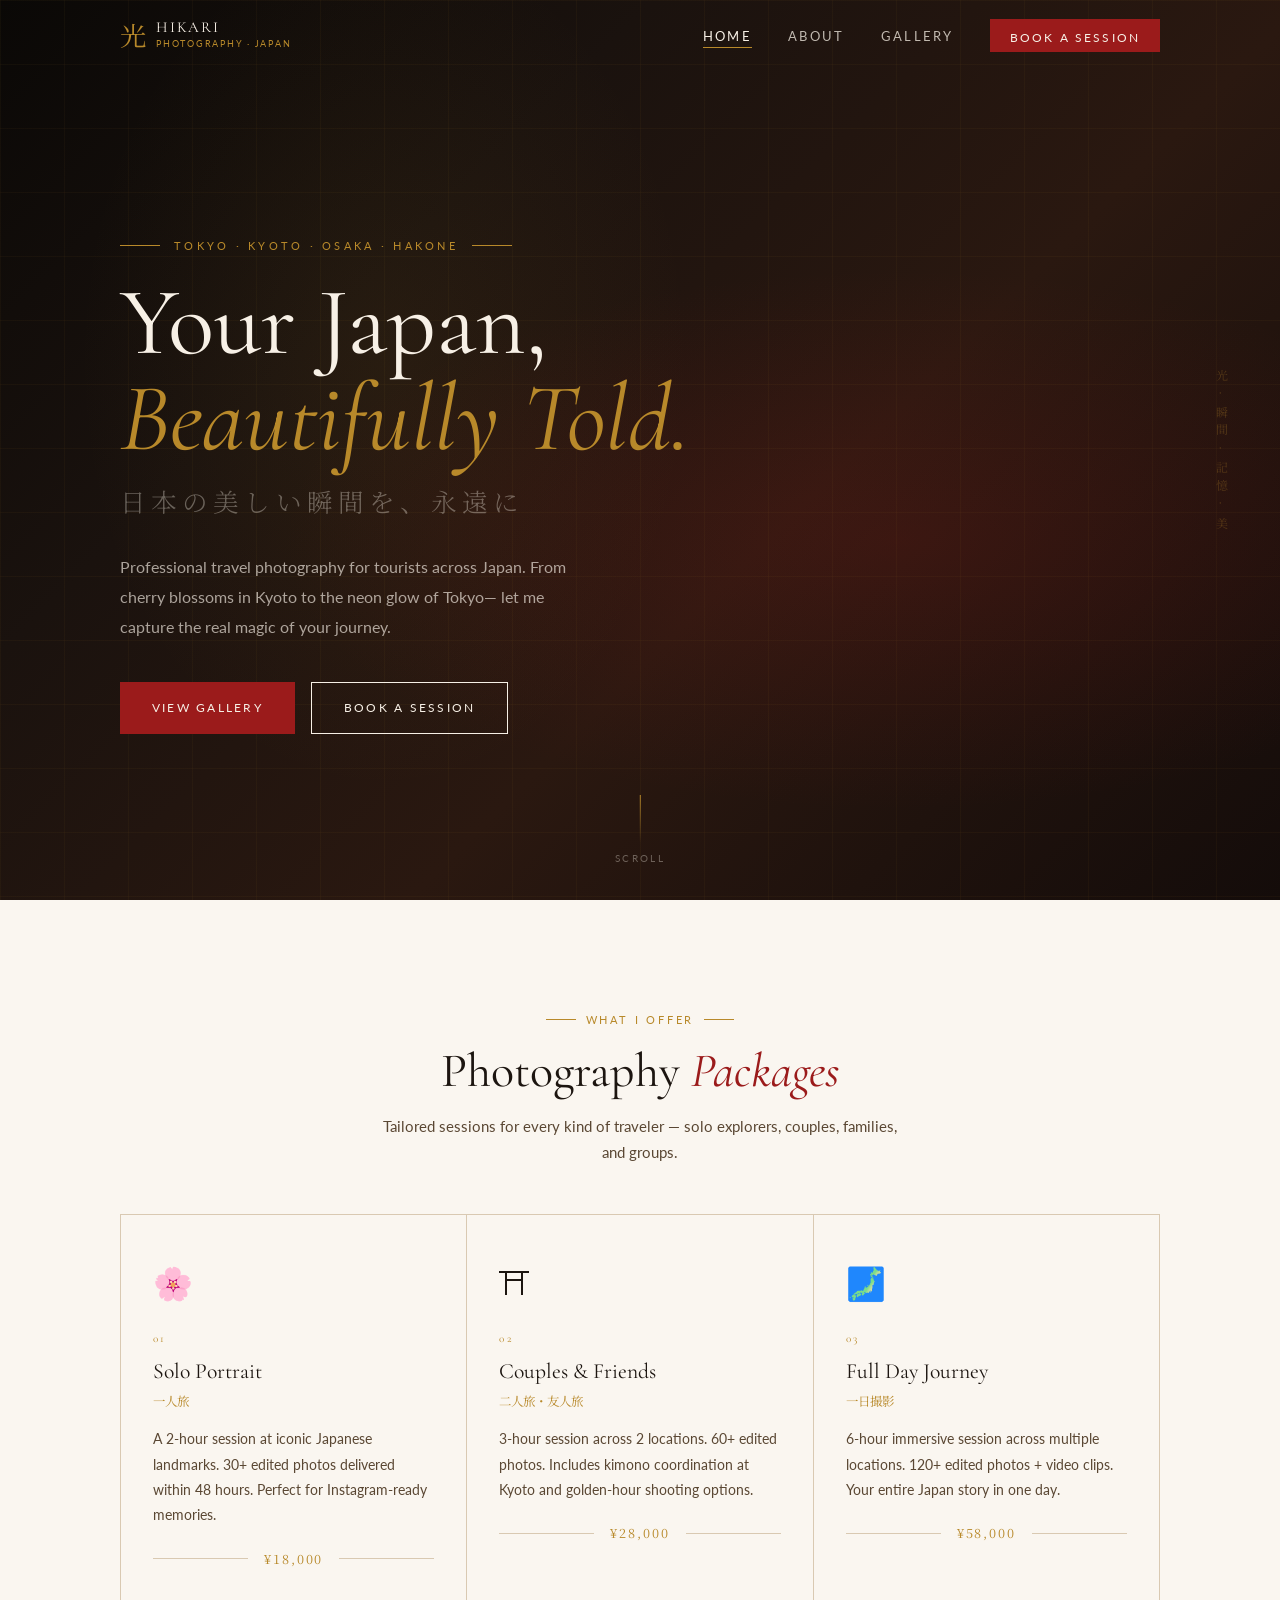
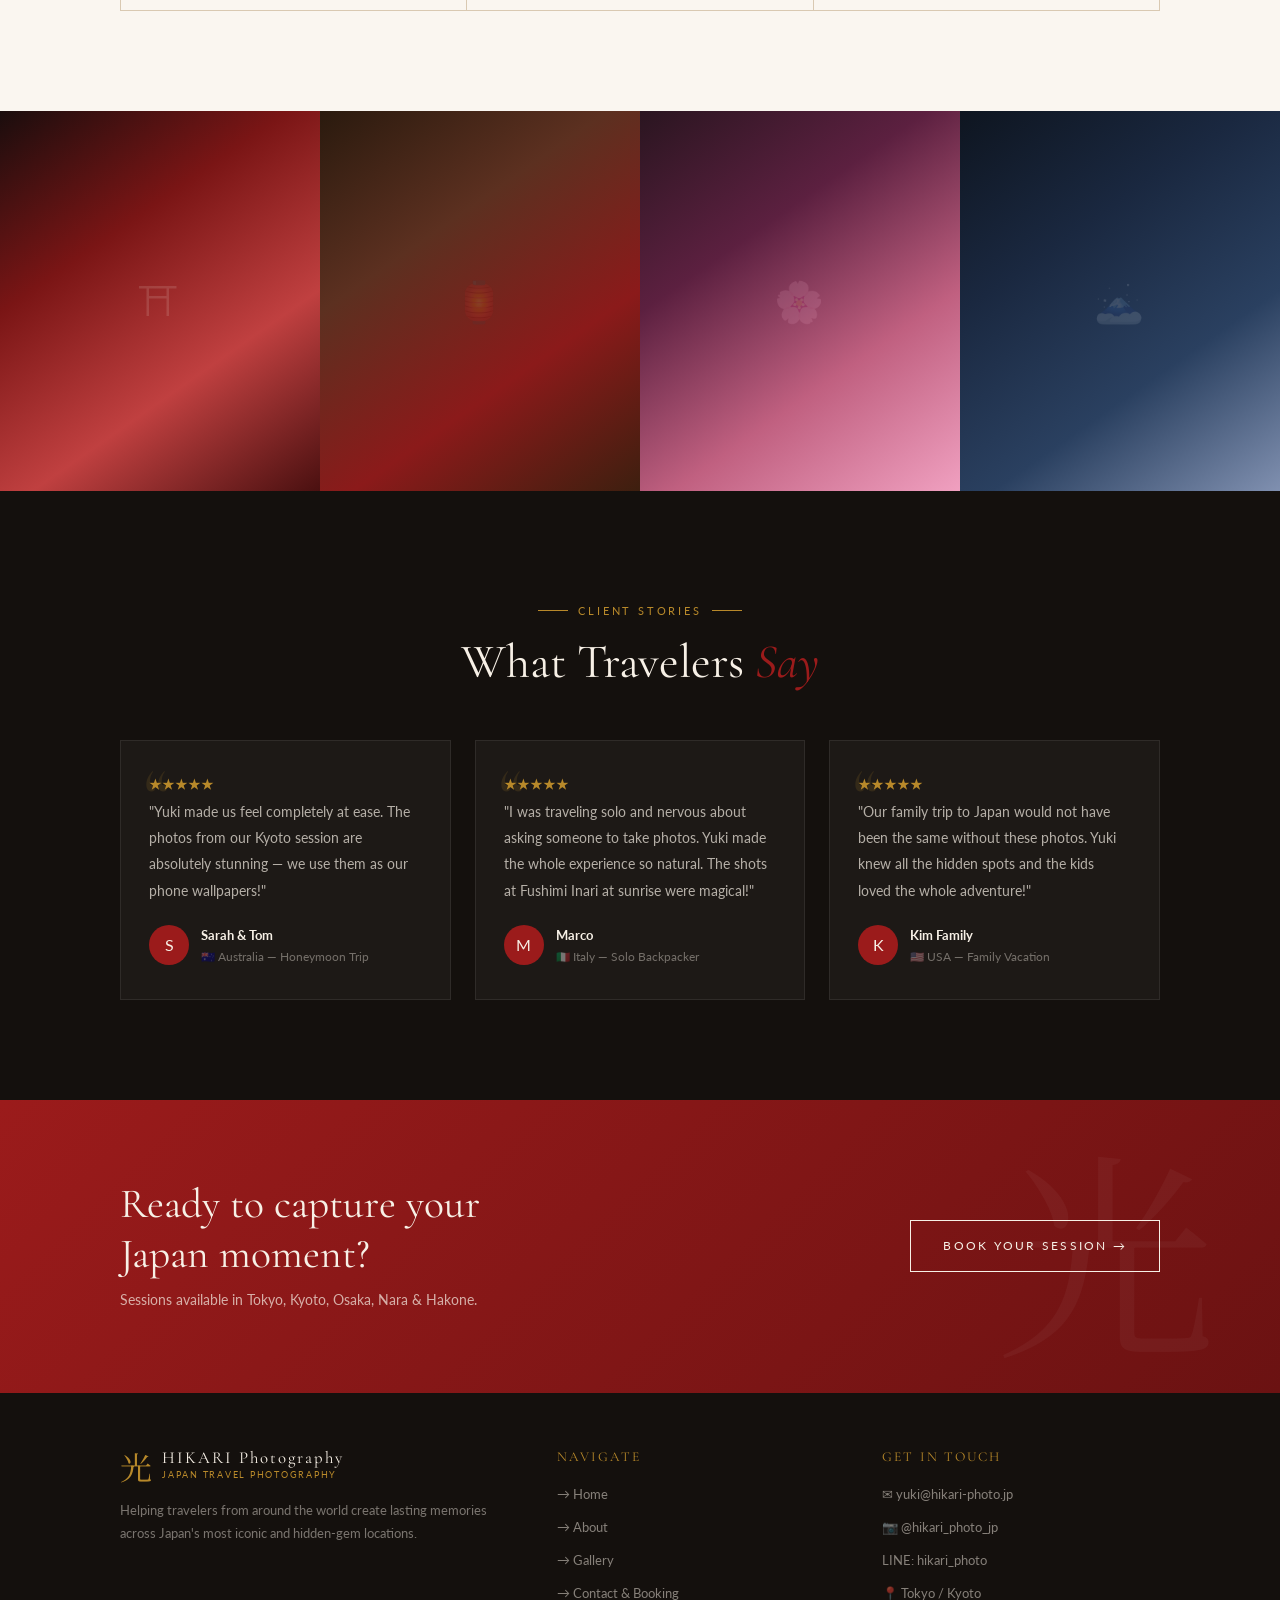
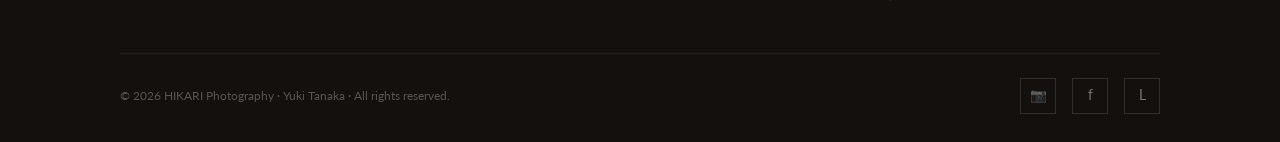
==== index.html @ 213c1b96 "Initial commit: HIKARI Photography website 4-page Japan travel photography service site built with H" ====
<!DOCTYPE html>
<html lang="en">
<head>
  <meta charset="UTF-8">
  <meta name="viewport" content="width=device-width, initial-scale=1.0">
  <title>HIKARI Photography — Authentic Japan Moments</title>
  <meta name="description" content="Professional travel photography service for tourists in Japan. Capture unforgettable moments at Tokyo, Kyoto, and beyond.">
  <link rel="stylesheet" href="style.css">
</head>
<body>

  <!-- ══ NAVBAR ══ -->
  <nav class="navbar">
    <div class="nav-inner">
      <a href="index.html" class="nav-logo">
        <span class="logo-kanji">光</span>
        <div class="logo-text">
          <span class="logo-en">HIKARI</span>
          <span class="logo-tagline">Photography · Japan</span>
        </div>
      </a>
      <ul class="nav-links">
        <li><a href="index.html">Home</a></li>
        <li><a href="about.html">About</a></li>
        <li><a href="gallery.html">Gallery</a></li>
        <li><a href="contact.html" class="nav-cta">Book a Session</a></li>
      </ul>
      <button class="nav-burger" aria-label="Open menu">
        <span></span><span></span><span></span>
      </button>
    </div>
  </nav>

  <!-- Mobile nav -->
  <nav class="nav-mobile">
    <a href="index.html">Home</a>
    <a href="about.html">About</a>
    <a href="gallery.html">Gallery</a>
    <a href="contact.html">Book a Session</a>
  </nav>

  <!-- ══ HERO ══ -->
  <section class="hero">
    <div class="hero-bg"></div>
    <div class="hero-pattern"></div>
    <div class="hero-grid"></div>
    <div class="hero-content">
      <div class="hero-eyebrow">
        <span></span>
        Tokyo · Kyoto · Osaka · Hakone
        <span></span>
      </div>
      <h1 class="hero-title">
        Your Japan,<br>
        <em>Beautifully Told.</em>
      </h1>
      <p class="hero-jp">日本の美しい瞬間を、永遠に</p>
      <p class="hero-desc">
        Professional travel photography for tourists across Japan.
        From cherry blossoms in Kyoto to the neon glow of Tokyo—
        let me capture the real magic of your journey.
      </p>
      <div class="hero-btns">
        <a href="gallery.html" class="btn btn-primary">View Gallery</a>
        <a href="contact.html" class="btn btn-outline">Book a Session</a>
      </div>
    </div>
    <p class="hero-vert">光 · 瞬間 · 記憶 · 美</p>
    <div class="hero-scroll">
      <div class="hero-scroll-line"></div>
      Scroll
    </div>
  </section>

  <!-- ══ SERVICES ══ -->
  <section class="section">
    <div class="container">
      <div class="text-center fade-up">
        <div class="section-label">What I Offer</div>
        <h2 class="section-title">Photography <span>Packages</span></h2>
        <p class="section-sub">
          Tailored sessions for every kind of traveler — solo explorers, couples,
          families, and groups.
        </p>
      </div>
      <div class="services-grid" style="margin-top:48px;">

        <div class="service-card fade-up delay-1">
          <span class="service-icon">🌸</span>
          <div class="service-num">01</div>
          <h3>Solo Portrait</h3>
          <span class="jp-sub">一人旅</span>
          <p>A 2-hour session at iconic Japanese landmarks. 30+ edited photos delivered within 48 hours. Perfect for Instagram-ready memories.</p>
          <div class="jp-divider" style="margin:20px 0 0;"><span>¥18,000</span></div>
        </div>

        <div class="service-card fade-up delay-2">
          <span class="service-icon">⛩</span>
          <div class="service-num">02</div>
          <h3>Couples &amp; Friends</h3>
          <span class="jp-sub">二人旅・友人旅</span>
          <p>3-hour session across 2 locations. 60+ edited photos. Includes kimono coordination at Kyoto and golden-hour shooting options.</p>
          <div class="jp-divider" style="margin:20px 0 0;"><span>¥28,000</span></div>
        </div>

        <div class="service-card fade-up delay-3">
          <span class="service-icon">🗾</span>
          <div class="service-num">03</div>
          <h3>Full Day Journey</h3>
          <span class="jp-sub">一日撮影</span>
          <p>6-hour immersive session across multiple locations. 120+ edited photos + video clips. Your entire Japan story in one day.</p>
          <div class="jp-divider" style="margin:20px 0 0;"><span>¥58,000</span></div>
        </div>

      </div>
    </div>
  </section>

  <!-- ══ PHOTO STRIP ══ -->
  <div class="photo-strip">
    <div class="strip-item">
      <div class="strip-photo ph-fushimi photo-wrap" style="height:100%;">
        <div class="photo-inner">
          <span class="photo-icon">⛩</span>
        </div>
      </div>
      <div class="strip-caption">
        <span>Kyoto</span>
        <p>Fushimi Inari</p>
      </div>
    </div>
    <div class="strip-item">
      <div class="strip-photo ph-asakusa photo-wrap" style="height:100%;">
        <div class="photo-inner">
          <span class="photo-icon">🏮</span>
        </div>
      </div>
      <div class="strip-caption">
        <span>Tokyo</span>
        <p>Asakusa Temple</p>
      </div>
    </div>
    <div class="strip-item">
      <div class="strip-photo ph-sakura photo-wrap" style="height:100%;">
        <div class="photo-inner">
          <span class="photo-icon">🌸</span>
        </div>
      </div>
      <div class="strip-caption">
        <span>Spring</span>
        <p>Cherry Blossom</p>
      </div>
    </div>
    <div class="strip-item">
      <div class="strip-photo ph-fuji photo-wrap" style="height:100%;">
        <div class="photo-inner">
          <span class="photo-icon">🗻</span>
        </div>
      </div>
      <div class="strip-caption">
        <span>Hakone</span>
        <p>Mt. Fuji View</p>
      </div>
    </div>
  </div>

  <!-- ══ TESTIMONIALS ══ -->
  <section class="section section-dark">
    <div class="container">
      <div class="text-center fade-up">
        <div class="section-label">Client Stories</div>
        <h2 class="section-title" style="color:var(--text-light);">What Travelers <span>Say</span></h2>
      </div>
      <div class="testimonials-grid" style="margin-top:48px;">

        <div class="testimonial-card fade-up delay-1">
          <div class="stars">★★★★★</div>
          <p class="testimonial-text">
            "Yuki made us feel completely at ease. The photos from our Kyoto session are absolutely stunning — we use them as our phone wallpapers!"
          </p>
          <div class="testimonial-author">
            <div class="author-avatar">S</div>
            <div>
              <div class="author-name">Sarah &amp; Tom</div>
              <div class="author-from">🇦🇺 Australia — Honeymoon Trip</div>
            </div>
          </div>
        </div>

        <div class="testimonial-card fade-up delay-2">
          <div class="stars">★★★★★</div>
          <p class="testimonial-text">
            "I was traveling solo and nervous about asking someone to take photos. Yuki made the whole experience so natural. The shots at Fushimi Inari at sunrise were magical!"
          </p>
          <div class="testimonial-author">
            <div class="author-avatar">M</div>
            <div>
              <div class="author-name">Marco</div>
              <div class="author-from">🇮🇹 Italy — Solo Backpacker</div>
            </div>
          </div>
        </div>

        <div class="testimonial-card fade-up delay-3">
          <div class="stars">★★★★★</div>
          <p class="testimonial-text">
            "Our family trip to Japan would not have been the same without these photos. Yuki knew all the hidden spots and the kids loved the whole adventure!"
          </p>
          <div class="testimonial-author">
            <div class="author-avatar">K</div>
            <div>
              <div class="author-name">Kim Family</div>
              <div class="author-from">🇺🇸 USA — Family Vacation</div>
            </div>
          </div>
        </div>

      </div>
    </div>
  </section>

  <!-- ══ CTA BANNER ══ -->
  <section class="cta-banner">
    <div class="container">
      <div class="cta-inner">
        <div class="cta-text fade-up">
          <h2>Ready to capture your<br>Japan moment?</h2>
          <p>Sessions available in Tokyo, Kyoto, Osaka, Nara &amp; Hakone.</p>
        </div>
        <div class="fade-up delay-2">
          <a href="contact.html" class="btn btn-outline">Book Your Session →</a>
        </div>
      </div>
    </div>
  </section>

  <!-- ══ FOOTER ══ -->
  <footer class="footer">
    <div class="container">
      <div class="footer-grid">
        <div class="footer-brand">
          <div class="nav-logo" style="margin-bottom:16px;">
            <span class="logo-kanji">光</span>
            <div class="logo-text">
              <span class="logo-en">HIKARI Photography</span>
              <span class="logo-tagline">Japan Travel Photography</span>
            </div>
          </div>
          <p>Helping travelers from around the world create lasting memories across Japan's most iconic and hidden-gem locations.</p>
        </div>
        <div class="footer-col">
          <h4>Navigate</h4>
          <ul>
            <li><a href="index.html">→ Home</a></li>
            <li><a href="about.html">→ About</a></li>
            <li><a href="gallery.html">→ Gallery</a></li>
            <li><a href="contact.html">→ Contact &amp; Booking</a></li>
          </ul>
        </div>
        <div class="footer-col">
          <h4>Get In Touch</h4>
          <ul>
            <li><a href="mailto:yuki@hikari-photo.jp">✉ yuki@hikari-photo.jp</a></li>
            <li><a href="#">📷 @hikari_photo_jp</a></li>
            <li><a href="#">LINE: hikari_photo</a></li>
            <li><a href="#">📍 Tokyo / Kyoto</a></li>
          </ul>
        </div>
      </div>
      <div class="footer-bar">
        <span>© 2026 HIKARI Photography · Yuki Tanaka · All rights reserved.</span>
        <div class="social-links">
          <a href="#" aria-label="Instagram">📷</a>
          <a href="#" aria-label="Facebook">f</a>
          <a href="#" aria-label="LINE">L</a>
        </div>
      </div>
    </div>
  </footer>

  <script src="main.js"></script>
</body>
</html>
---- style.css ----
/* ============================================
   HIKARI Photography — Main Stylesheet
   ============================================ */
@import url('https://fonts.googleapis.com/css2?family=Cormorant+Garamond:ital,wght@0,300;0,400;0,600;1,300;1,400&family=Noto+Serif+JP:wght@300;400;500&family=Lato:wght@300;400;700&display=swap');

/* ── Variables ── */
:root {
  --bg:          #faf6f0;
  --bg-section:  #f0e9de;
  --bg-dark:     #14100d;
  --bg-panel:    #1e1611;
  --accent:      #9b1b1b;
  --accent-h:    #c02020;
  --gold:        #b8892a;
  --gold-l:      #d4aa50;
  --matcha:      #3d6b4f;
  --text:        #1c1510;
  --text-mid:    #5a4733;
  --text-light:  #f7f0e6;
  --border:      #d9c9b2;
  --shadow:      rgba(28,21,16,.14);

  --ff-head: 'Cormorant Garamond','Noto Serif JP', Georgia, serif;
  --ff-jp:   'Noto Serif JP', serif;
  --ff-body: 'Lato','Noto Serif JP', sans-serif;

  --nav-h: 70px;
  --max-w: 1160px;
  --tr: .35s cubic-bezier(.4,0,.2,1);
}

/* ── Reset ── */
*, *::before, *::after { box-sizing: border-box; margin: 0; padding: 0; }
html { scroll-behavior: smooth; }
body {
  font-family: var(--ff-body);
  color: var(--text);
  background: var(--bg);
  line-height: 1.75;
  overflow-x: hidden;
}
img { max-width: 100%; height: auto; display: block; }
a   { text-decoration: none; color: inherit; }
ul  { list-style: none; }

/* ── Typography ── */
h1,h2,h3,h4 { font-family: var(--ff-head); font-weight: 400; line-height: 1.2; }
.jp { font-family: var(--ff-jp); }

/* ── Utilities ── */
.container {
  max-width: var(--max-w);
  margin-inline: auto;
  padding-inline: clamp(20px, 5vw, 60px);
}
.section { padding: clamp(64px, 10vw, 100px) 0; }
.section-dark { background: var(--bg-dark); color: var(--text-light); }
.section-mid  { background: var(--bg-section); }
.text-center  { text-align: center; }

/* ── Section Header ── */
.section-label {
  display: inline-flex;
  align-items: center;
  gap: 10px;
  font-size: .7rem;
  letter-spacing: .25em;
  text-transform: uppercase;
  color: var(--gold);
  margin-bottom: 14px;
}
.section-label::before,
.section-label::after {
  content: '';
  display: block;
  width: 30px;
  height: 1px;
  background: var(--gold);
}
.section-title {
  font-size: clamp(1.9rem, 4vw, 3rem);
  color: inherit;
  margin-bottom: 10px;
}
.section-title span { color: var(--accent); font-style: italic; }
.section-sub {
  font-size: .95rem;
  color: var(--text-mid);
  max-width: 520px;
  margin-inline: auto;
  margin-top: 12px;
}
.section-dark .section-sub { color: rgba(247,240,230,.6); }

/* ── Japanese Divider ── */
.jp-divider {
  display: flex;
  align-items: center;
  gap: 16px;
  margin: 28px 0;
}
.jp-divider::before,
.jp-divider::after {
  content: '';
  flex: 1;
  height: 1px;
  background: var(--border);
}
.jp-divider span {
  font-family: var(--ff-jp);
  font-size: .8rem;
  color: var(--gold);
  letter-spacing: .15em;
}

/* ── Navbar ── */
.navbar {
  position: fixed;
  top: 0; left: 0; right: 0;
  z-index: 1000;
  height: var(--nav-h);
  transition: background var(--tr), box-shadow var(--tr);
}
.navbar.scrolled {
  background: rgba(20,16,13,.95);
  backdrop-filter: blur(12px);
  box-shadow: 0 2px 24px rgba(0,0,0,.35);
}
.nav-inner {
  height: 100%;
  max-width: var(--max-w);
  margin-inline: auto;
  padding-inline: clamp(20px,5vw,60px);
  display: flex;
  align-items: center;
  justify-content: space-between;
}
.nav-logo {
  display: flex;
  align-items: center;
  gap: 10px;
  color: var(--text-light);
}
.logo-kanji {
  font-family: var(--ff-jp);
  font-size: 1.65rem;
  color: var(--gold);
  line-height: 1;
}
.logo-text {
  display: flex;
  flex-direction: column;
  gap: 0;
}
.logo-en {
  font-family: var(--ff-head);
  font-size: .95rem;
  letter-spacing: .12em;
  line-height: 1.1;
  color: var(--text-light);
}
.logo-tagline {
  font-size: .55rem;
  letter-spacing: .2em;
  text-transform: uppercase;
  color: var(--gold);
}
.nav-links {
  display: flex;
  align-items: center;
  gap: 36px;
}
.nav-links a {
  font-size: .8rem;
  letter-spacing: .18em;
  text-transform: uppercase;
  color: rgba(247,240,230,.75);
  transition: color var(--tr);
  position: relative;
  padding-bottom: 4px;
}
.nav-links a::after {
  content: '';
  position: absolute;
  bottom: 0; left: 0;
  width: 0; height: 1px;
  background: var(--gold);
  transition: width var(--tr);
}
.nav-links a:hover, .nav-links a.active { color: var(--text-light); }
.nav-links a:hover::after, .nav-links a.active::after { width: 100%; }
.nav-cta {
  display: flex;
  align-items: center;
  gap: 6px;
  background: var(--accent);
  color: var(--text-light) !important;
  padding: 8px 20px;
  font-size: .75rem !important;
  letter-spacing: .15em;
  transition: background var(--tr) !important;
}
.nav-cta::after { display: none !important; }
.nav-cta:hover { background: var(--accent-h) !important; }

.nav-burger {
  display: none;
  flex-direction: column;
  gap: 5px;
  background: none;
  border: none;
  cursor: pointer;
  padding: 4px;
}
.nav-burger span {
  display: block;
  width: 24px;
  height: 1.5px;
  background: var(--text-light);
  transition: transform var(--tr), opacity var(--tr);
}
.nav-burger.open span:nth-child(1) { transform: translateY(6.5px) rotate(45deg); }
.nav-burger.open span:nth-child(2) { opacity: 0; }
.nav-burger.open span:nth-child(3) { transform: translateY(-6.5px) rotate(-45deg); }

/* Mobile nav */
.nav-mobile {
  display: none;
  position: fixed;
  top: var(--nav-h); left: 0; right: 0;
  background: rgba(20,16,13,.97);
  backdrop-filter: blur(16px);
  z-index: 999;
  flex-direction: column;
  padding: 20px 0 30px;
}
.nav-mobile.open { display: flex; }
.nav-mobile a {
  color: rgba(247,240,230,.8);
  font-size: .85rem;
  letter-spacing: .2em;
  text-transform: uppercase;
  padding: 14px clamp(20px,5vw,60px);
  border-bottom: 1px solid rgba(255,255,255,.06);
  transition: color var(--tr), padding-left var(--tr);
}
.nav-mobile a:hover, .nav-mobile a.active {
  color: var(--gold);
  padding-left: calc(clamp(20px,5vw,60px) + 12px);
}

/* ── Buttons ── */
.btn {
  display: inline-flex;
  align-items: center;
  gap: 8px;
  font-family: var(--ff-body);
  font-size: .78rem;
  letter-spacing: .18em;
  text-transform: uppercase;
  padding: 14px 32px;
  cursor: pointer;
  transition: all var(--tr);
  border: none;
}
.btn-primary {
  background: var(--accent);
  color: var(--text-light);
}
.btn-primary:hover { background: var(--accent-h); transform: translateY(-2px); }
.btn-outline {
  background: transparent;
  border: 1px solid var(--text-light);
  color: var(--text-light);
}
.btn-outline:hover { background: var(--text-light); color: var(--bg-dark); }
.btn-gold {
  background: var(--gold);
  color: var(--bg-dark);
}
.btn-gold:hover { background: var(--gold-l); transform: translateY(-2px); }
.btn-dark {
  background: var(--bg-dark);
  color: var(--text-light);
}
.btn-dark:hover { background: var(--bg-panel); }

/* ── Page Hero (sub-pages) ── */
.page-hero {
  position: relative;
  height: clamp(260px, 40vw, 420px);
  display: flex;
  align-items: flex-end;
  overflow: hidden;
  background: var(--bg-dark);
}
.page-hero-bg {
  position: absolute;
  inset: 0;
  background-size: cover;
  background-position: center;
  opacity: .45;
  filter: grayscale(.2);
  transition: transform 8s ease;
}
.page-hero:hover .page-hero-bg { transform: scale(1.04); }
.page-hero-content {
  position: relative;
  z-index: 1;
  padding: 0 clamp(20px,5vw,60px) clamp(36px,6vw,64px);
  max-width: calc(var(--max-w) + clamp(40px,10vw,120px));
  width: 100%;
}
.page-hero-label {
  font-size: .65rem;
  letter-spacing: .3em;
  text-transform: uppercase;
  color: var(--gold);
  margin-bottom: 8px;
}
.page-hero-title {
  font-size: clamp(2.2rem, 5.5vw, 4rem);
  color: var(--text-light);
  line-height: 1;
}
.page-hero-title small {
  display: block;
  font-size: .42em;
  letter-spacing: .12em;
  color: rgba(247,240,230,.5);
  font-style: normal;
  font-weight: 300;
  margin-top: 6px;
}
/* vertical accent line */
.page-hero::before {
  content: '';
  position: absolute;
  left: clamp(14px,3.5vw,42px);
  bottom: clamp(36px,6vw,64px);
  width: 2px;
  height: 56px;
  background: var(--accent);
  z-index: 2;
}

/* ── Photo Placeholder ── */
.photo-wrap {
  position: relative;
  overflow: hidden;
  background: var(--bg-dark);
}
.photo-inner {
  width: 100%;
  height: 100%;
  display: flex;
  align-items: center;
  justify-content: center;
  flex-direction: column;
  gap: 10px;
  color: rgba(247,240,230,.35);
  font-size: .7rem;
  letter-spacing: .15em;
  text-transform: uppercase;
}
.photo-inner .photo-icon { font-size: 2.5rem; opacity: .4; }

/* ── Footer ── */
.footer {
  background: var(--bg-dark);
  color: rgba(247,240,230,.55);
  padding: 56px 0 28px;
}
.footer-grid {
  display: grid;
  grid-template-columns: 1.4fr 1fr 1fr;
  gap: 48px;
  margin-bottom: 48px;
}
.footer-brand .logo-kanji { font-size: 2rem; }
.footer-brand .logo-en { color: var(--text-light); font-size: 1.05rem; }
.footer-brand p {
  margin-top: 14px;
  font-size: .82rem;
  line-height: 1.8;
  color: rgba(247,240,230,.45);
}
.footer-col h4 {
  font-family: var(--ff-head);
  font-size: .85rem;
  letter-spacing: .15em;
  text-transform: uppercase;
  color: var(--gold);
  margin-bottom: 18px;
}
.footer-col ul { display: flex; flex-direction: column; gap: 10px; }
.footer-col a {
  font-size: .82rem;
  color: rgba(247,240,230,.5);
  transition: color var(--tr);
  display: flex;
  align-items: center;
  gap: 8px;
}
.footer-col a:hover { color: var(--gold); }
.footer-bar {
  border-top: 1px solid rgba(255,255,255,.08);
  padding-top: 24px;
  display: flex;
  align-items: center;
  justify-content: space-between;
  flex-wrap: wrap;
  gap: 12px;
  font-size: .72rem;
  color: rgba(247,240,230,.3);
}
.social-links { display: flex; gap: 16px; }
.social-links a {
  width: 36px; height: 36px;
  border: 1px solid rgba(255,255,255,.12);
  display: flex; align-items: center; justify-content: center;
  font-size: .85rem;
  color: rgba(247,240,230,.45);
  transition: all var(--tr);
}
.social-links a:hover { border-color: var(--gold); color: var(--gold); }

/* ── Fade-in Animation ── */
.fade-up {
  opacity: 0;
  transform: translateY(32px);
  transition: opacity .65s var(--tr), transform .65s var(--tr);
}
.fade-up.visible { opacity: 1; transform: translateY(0); }
.fade-up.delay-1 { transition-delay: .1s; }
.fade-up.delay-2 { transition-delay: .2s; }
.fade-up.delay-3 { transition-delay: .3s; }
.fade-up.delay-4 { transition-delay: .4s; }

/* ── Sakura decoration ── */
.sakura-corner {
  position: absolute;
  pointer-events: none;
  opacity: .06;
  font-size: 120px;
  line-height: 1;
  z-index: 0;
  user-select: none;
}

/* ════════════════════════════════════
   HOME PAGE
   ════════════════════════════════════ */

/* Hero */
.hero {
  position: relative;
  height: 100vh;
  min-height: 620px;
  display: flex;
  align-items: center;
  overflow: hidden;
  background: var(--bg-dark);
}
.hero-bg {
  position: absolute;
  inset: 0;
  background: linear-gradient(
    135deg,
    #0a0806 0%,
    #1a120e 30%,
    #2a1810 60%,
    #140c0a 100%
  );
}
/* Stylized torii silhouette using pseudo-elements */
.hero-pattern {
  position: absolute;
  inset: 0;
  background-image:
    radial-gradient(ellipse 80% 50% at 70% 60%, rgba(155,27,27,.18) 0%, transparent 60%),
    radial-gradient(ellipse 40% 80% at 30% 40%, rgba(184,137,42,.08) 0%, transparent 60%);
}
.hero-grid {
  position: absolute;
  inset: 0;
  background-image:
    linear-gradient(rgba(184,137,42,.05) 1px, transparent 1px),
    linear-gradient(90deg, rgba(184,137,42,.05) 1px, transparent 1px);
  background-size: 64px 64px;
}
.hero-content {
  position: relative;
  z-index: 2;
  max-width: var(--max-w);
  margin-inline: auto;
  padding-inline: clamp(20px,5vw,60px);
  padding-top: var(--nav-h);
  width: 100%;
}
.hero-eyebrow {
  display: flex;
  align-items: center;
  gap: 14px;
  font-size: .68rem;
  letter-spacing: .3em;
  text-transform: uppercase;
  color: var(--gold);
  margin-bottom: 20px;
}
.hero-eyebrow span { width: 40px; height: 1px; background: var(--gold); }
.hero-title {
  font-size: clamp(3rem, 7.5vw, 6.5rem);
  color: var(--text-light);
  line-height: 1.0;
  margin-bottom: 12px;
}
.hero-title em {
  font-style: italic;
  color: var(--gold);
  display: block;
}
.hero-jp {
  font-family: var(--ff-jp);
  font-size: clamp(1.1rem, 2.5vw, 1.6rem);
  color: rgba(247,240,230,.35);
  letter-spacing: .2em;
  margin-bottom: 28px;
  font-weight: 300;
}
.hero-desc {
  max-width: 480px;
  font-size: clamp(.9rem, 1.6vw, 1.02rem);
  color: rgba(247,240,230,.65);
  line-height: 1.85;
  margin-bottom: 40px;
}
.hero-btns { display: flex; gap: 16px; flex-wrap: wrap; }
.hero-scroll {
  position: absolute;
  bottom: 32px;
  left: 50%;
  transform: translateX(-50%);
  z-index: 2;
  display: flex;
  flex-direction: column;
  align-items: center;
  gap: 8px;
  color: rgba(247,240,230,.35);
  font-size: .6rem;
  letter-spacing: .25em;
  text-transform: uppercase;
}
.hero-scroll-line {
  width: 1px;
  height: 48px;
  background: linear-gradient(to bottom, var(--gold), transparent);
  animation: scrollPulse 2s ease-in-out infinite;
}
@keyframes scrollPulse {
  0%,100% { opacity: .3; }
  50%      { opacity: 1; }
}

/* Vertical text decoration */
.hero-vert {
  position: absolute;
  right: clamp(16px,4vw,48px);
  top: 50%;
  transform: translateY(-50%);
  writing-mode: vertical-rl;
  font-family: var(--ff-jp);
  font-size: .75rem;
  letter-spacing: .35em;
  color: rgba(184,137,42,.3);
  z-index: 2;
  user-select: none;
}

/* Services */
.services-grid {
  display: grid;
  grid-template-columns: repeat(3, 1fr);
  gap: 1px;
  background: var(--border);
  border: 1px solid var(--border);
  margin-top: 48px;
}
.service-card {
  background: var(--bg);
  padding: 40px 32px;
  transition: background var(--tr);
  position: relative;
  overflow: hidden;
}
.service-card::before {
  content: '';
  position: absolute;
  top: 0; left: 0;
  width: 3px;
  height: 0;
  background: var(--accent);
  transition: height var(--tr);
}
.service-card:hover::before { height: 100%; }
.service-card:hover { background: var(--bg-section); }
.service-icon {
  font-size: 2rem;
  margin-bottom: 18px;
  display: block;
}
.service-num {
  font-family: var(--ff-head);
  font-size: .7rem;
  letter-spacing: .2em;
  color: var(--gold);
  margin-bottom: 10px;
}
.service-card h3 {
  font-size: 1.35rem;
  margin-bottom: 6px;
}
.service-card .jp-sub {
  font-family: var(--ff-jp);
  font-size: .78rem;
  color: var(--gold);
  margin-bottom: 14px;
  display: block;
}
.service-card p { font-size: .88rem; color: var(--text-mid); line-height: 1.8; }

/* Featured photos strip */
.photo-strip {
  display: grid;
  grid-template-columns: repeat(4, 1fr);
  height: 380px;
  overflow: hidden;
}
.strip-item {
  position: relative;
  overflow: hidden;
  cursor: pointer;
}
.strip-photo {
  width: 100%;
  height: 100%;
  transition: transform .6s ease;
}
.strip-item:hover .strip-photo { transform: scale(1.06); }
.strip-caption {
  position: absolute;
  inset: 0;
  background: linear-gradient(to top, rgba(14,10,8,.8) 0%, transparent 55%);
  display: flex;
  flex-direction: column;
  justify-content: flex-end;
  padding: 20px;
  opacity: 0;
  transition: opacity var(--tr);
}
.strip-item:hover .strip-caption { opacity: 1; }
.strip-caption span {
  font-size: .7rem;
  letter-spacing: .15em;
  text-transform: uppercase;
  color: var(--gold);
}
.strip-caption p { font-size: .82rem; color: var(--text-light); margin-top: 2px; }

/* Gradient photo placeholders */
.ph-asakusa   { background: linear-gradient(145deg,#2a1a0e,#5c3020,#8b1a1a,#3d1f0f); }
.ph-fushimi   { background: linear-gradient(145deg,#1a0d0d,#7a1515,#c04040,#4a1010); }
.ph-bamboo    { background: linear-gradient(145deg,#0e1a0e,#1e4020,#3d6b2a,#1a3015); }
.ph-fuji      { background: linear-gradient(145deg,#0e1520,#1a2840,#2a4060,#8090b0); }
.ph-sakura    { background: linear-gradient(145deg,#2a1520,#5c2040,#c06080,#f0a0c0); }
.ph-street    { background: linear-gradient(145deg,#1a150e,#3d2a18,#6b4520,#2a1a10); }
.ph-tokyo     { background: linear-gradient(145deg,#0a0e1a,#1a2030,#1a3060,#3060c0); }
.ph-kimono    { background: linear-gradient(145deg,#1a0e15,#3d1830,#6b2040,#2a0e18); }
.ph-couple    { background: linear-gradient(145deg,#1a1208,#3d2a10,#6b4818,#8b6030); }
.ph-autumn    { background: linear-gradient(145deg,#1a0e08,#5c2808,#b05018,#d08030); }
.ph-night     { background: linear-gradient(145deg,#080814,#101430,#181c50,#2040a0); }
.ph-portrait  { background: linear-gradient(145deg,#1a1410,#3d2c1e,#5c3c24,#7a5030); }

/* Testimonials */
.testimonials-grid {
  display: grid;
  grid-template-columns: repeat(3,1fr);
  gap: 24px;
  margin-top: 48px;
}
.testimonial-card {
  background: rgba(255,255,255,.04);
  border: 1px solid rgba(255,255,255,.08);
  padding: 32px 28px;
  position: relative;
}
.testimonial-card::before {
  content: '\201C';
  position: absolute;
  top: 16px; left: 22px;
  font-family: var(--ff-head);
  font-size: 5rem;
  color: var(--gold);
  opacity: .15;
  line-height: 1;
}
.testimonial-text {
  font-size: .88rem;
  line-height: 1.85;
  color: rgba(247,240,230,.7);
  margin-bottom: 20px;
  position: relative;
}
.testimonial-author {
  display: flex;
  align-items: center;
  gap: 12px;
}
.author-avatar {
  width: 40px;
  height: 40px;
  border-radius: 50%;
  background: var(--accent);
  display: flex;
  align-items: center;
  justify-content: center;
  font-size: 1rem;
  color: var(--text-light);
  flex-shrink: 0;
}
.author-name { font-size: .82rem; color: var(--text-light); font-weight: 700; }
.author-from { font-size: .72rem; color: rgba(247,240,230,.4); }
.stars { color: var(--gold); font-size: .8rem; margin-bottom: 4px; }

/* CTA Banner */
.cta-banner {
  background: linear-gradient(135deg, var(--accent) 0%, #6b1212 100%);
  padding: clamp(48px,8vw,80px) 0;
  position: relative;
  overflow: hidden;
}
.cta-banner::before {
  content: '光';
  position: absolute;
  right: 5%;
  top: 50%;
  transform: translateY(-50%);
  font-family: var(--ff-jp);
  font-size: clamp(140px,20vw,220px);
  color: rgba(255,255,255,.04);
  line-height: 1;
  user-select: none;
}
.cta-inner {
  position: relative;
  z-index: 1;
  display: flex;
  align-items: center;
  justify-content: space-between;
  gap: 32px;
  flex-wrap: wrap;
}
.cta-text h2 {
  font-size: clamp(1.6rem,3.5vw,2.6rem);
  color: var(--text-light);
  margin-bottom: 8px;
}
.cta-text p {
  color: rgba(247,240,230,.7);
  font-size: .9rem;
}

/* ════════════════════════════════════
   ABOUT PAGE
   ════════════════════════════════════ */
.about-intro {
  display: grid;
  grid-template-columns: 1fr 1fr;
  gap: clamp(32px,5vw,72px);
  align-items: center;
}
.about-photo {
  position: relative;
}
.about-photo-frame {
  width: 100%;
  padding-bottom: 125%;
  position: relative;
  overflow: hidden;
  background: var(--bg-dark);
}
.about-photo-frame::after {
  content: '';
  position: absolute;
  bottom: -14px; right: -14px;
  width: 70%;
  height: 70%;
  border: 2px solid var(--gold);
  z-index: -1;
}
.about-badge {
  position: absolute;
  bottom: -18px; left: -18px;
  background: var(--accent);
  color: var(--text-light);
  padding: 18px 22px;
  z-index: 2;
}
.badge-num {
  font-family: var(--ff-head);
  font-size: 2.4rem;
  line-height: 1;
  display: block;
}
.badge-txt { font-size: .65rem; letter-spacing: .15em; text-transform: uppercase; opacity: .8; }
.about-text h2 {
  font-size: clamp(1.8rem,3.5vw,2.8rem);
  margin-bottom: 6px;
}
.about-text .name-jp {
  font-family: var(--ff-jp);
  font-size: 1rem;
  color: var(--gold);
  margin-bottom: 20px;
  display: block;
}
.about-text p {
  font-size: .92rem;
  color: var(--text-mid);
  line-height: 1.9;
  margin-bottom: 16px;
}

/* Values */
.values-grid {
  display: grid;
  grid-template-columns: repeat(3,1fr);
  gap: 28px;
  margin-top: 48px;
}
.value-card {
  text-align: center;
  padding: 36px 24px;
  background: var(--bg);
  border: 1px solid var(--border);
  transition: border-color var(--tr), transform var(--tr);
}
.value-card:hover { border-color: var(--gold); transform: translateY(-4px); }
.value-kanji {
  font-family: var(--ff-jp);
  font-size: 2.8rem;
  color: var(--gold);
  display: block;
  margin-bottom: 12px;
}
.value-card h3 { font-size: 1.1rem; margin-bottom: 8px; }
.value-card p { font-size: .82rem; color: var(--text-mid); }

/* Locations */
.locations-grid {
  display: grid;
  grid-template-columns: repeat(2,1fr);
  gap: 20px;
  margin-top: 40px;
}
.location-card {
  display: flex;
  align-items: center;
  gap: 16px;
  padding: 20px 24px;
  border: 1px solid rgba(255,255,255,.08);
  background: rgba(255,255,255,.03);
  transition: background var(--tr);
}
.location-card:hover { background: rgba(255,255,255,.06); }
.location-icon { font-size: 1.8rem; flex-shrink: 0; }
.location-name { font-size: .92rem; color: var(--text-light); font-weight: 700; }
.location-desc { font-size: .78rem; color: rgba(247,240,230,.5); margin-top: 2px; }

/* Process */
.process-list {
  display: flex;
  flex-direction: column;
  gap: 0;
  margin-top: 40px;
  counter-reset: steps;
}
.process-step {
  display: flex;
  gap: 24px;
  padding: 28px 0;
  border-bottom: 1px solid var(--border);
  position: relative;
}
.process-step:last-child { border-bottom: none; }
.step-num {
  font-family: var(--ff-head);
  font-size: 2.5rem;
  color: var(--gold);
  opacity: .3;
  min-width: 50px;
  line-height: 1;
  user-select: none;
}
.step-body h4 { font-size: 1.1rem; margin-bottom: 6px; }
.step-body p { font-size: .85rem; color: var(--text-mid); }

/* ════════════════════════════════════
   GALLERY PAGE
   ════════════════════════════════════ */
.filter-bar {
  display: flex;
  align-items: center;
  gap: 8px;
  flex-wrap: wrap;
  margin-bottom: 40px;
}
.filter-btn {
  font-family: var(--ff-body);
  font-size: .72rem;
  letter-spacing: .18em;
  text-transform: uppercase;
  padding: 8px 20px;
  border: 1px solid var(--border);
  background: transparent;
  color: var(--text-mid);
  cursor: pointer;
  transition: all var(--tr);
}
.filter-btn:hover, .filter-btn.active {
  background: var(--accent);
  border-color: var(--accent);
  color: var(--text-light);
}

.gallery-grid {
  display: grid;
  grid-template-columns: repeat(3, 1fr);
  gap: 2px;
}
.gallery-item {
  position: relative;
  overflow: hidden;
  cursor: pointer;
  aspect-ratio: 4/3;
}
.gallery-item.tall { aspect-ratio: 3/4; }
.gallery-item.wide { grid-column: span 2; aspect-ratio: 16/9; }
.gallery-photo {
  width: 100%;
  height: 100%;
  transition: transform .55s ease;
}
.gallery-item:hover .gallery-photo { transform: scale(1.06); }
.gallery-overlay {
  position: absolute;
  inset: 0;
  background: linear-gradient(to top, rgba(14,10,8,.85) 0%, transparent 55%);
  opacity: 0;
  transition: opacity var(--tr);
  display: flex;
  flex-direction: column;
  justify-content: flex-end;
  padding: 24px;
}
.gallery-item:hover .gallery-overlay { opacity: 1; }
.gallery-cat {
  font-size: .65rem;
  letter-spacing: .2em;
  text-transform: uppercase;
  color: var(--gold);
  margin-bottom: 4px;
}
.gallery-ttl { font-size: .95rem; color: var(--text-light); font-family: var(--ff-head); }
.gallery-zoom {
  position: absolute;
  top: 16px; right: 16px;
  width: 36px; height: 36px;
  background: rgba(255,255,255,.15);
  backdrop-filter: blur(4px);
  display: flex;
  align-items: center;
  justify-content: center;
  color: white;
  font-size: 1.1rem;
  opacity: 0;
  transition: opacity var(--tr);
}
.gallery-item:hover .gallery-zoom { opacity: 1; }

/* Lightbox */
.lightbox {
  display: none;
  position: fixed;
  inset: 0;
  z-index: 9000;
  background: rgba(10,8,6,.95);
  backdrop-filter: blur(8px);
  align-items: center;
  justify-content: center;
}
.lightbox.open { display: flex; }
.lightbox-inner {
  position: relative;
  max-width: 900px;
  width: 90%;
  max-height: 90vh;
}
.lightbox-photo {
  width: 100%;
  max-height: 70vh;
  object-fit: contain;
  display: flex;
  align-items: center;
  justify-content: center;
}
.lightbox-caption {
  margin-top: 16px;
  text-align: center;
}
.lightbox-caption .cat { font-size: .68rem; letter-spacing: .2em; color: var(--gold); text-transform: uppercase; }
.lightbox-caption .ttl { font-family: var(--ff-head); font-size: 1.3rem; color: var(--text-light); }
.lb-close {
  position: absolute;
  top: -44px; right: 0;
  background: none;
  border: none;
  color: rgba(247,240,230,.6);
  font-size: 1.5rem;
  cursor: pointer;
  transition: color var(--tr);
  padding: 4px;
}
.lb-close:hover { color: var(--text-light); }
.lb-nav {
  position: absolute;
  top: 50%;
  transform: translateY(-50%);
  background: rgba(255,255,255,.1);
  border: none;
  color: var(--text-light);
  font-size: 1.3rem;
  width: 44px; height: 44px;
  display: flex;
  align-items: center;
  justify-content: center;
  cursor: pointer;
  transition: background var(--tr);
}
.lb-nav:hover { background: rgba(255,255,255,.2); }
.lb-prev { left: -56px; }
.lb-next { right: -56px; }

/* ════════════════════════════════════
   CONTACT PAGE
   ════════════════════════════════════ */
.contact-layout {
  display: grid;
  grid-template-columns: 1fr 1.4fr;
  gap: clamp(32px,5vw,72px);
  align-items: start;
}
.contact-info-block { position: sticky; top: calc(var(--nav-h) + 32px); }
.contact-info-block h2 {
  font-size: clamp(1.6rem,3vw,2.4rem);
  margin-bottom: 8px;
}
.contact-info-block .jp-sub {
  font-family: var(--ff-jp);
  font-size: .85rem;
  color: var(--gold);
  margin-bottom: 20px;
  display: block;
}
.contact-info-block p {
  font-size: .9rem;
  color: var(--text-mid);
  line-height: 1.85;
  margin-bottom: 32px;
}
.contact-details { display: flex; flex-direction: column; gap: 18px; }
.contact-detail {
  display: flex;
  align-items: center;
  gap: 16px;
  padding: 16px 20px;
  border: 1px solid var(--border);
  background: var(--bg-section);
  transition: border-color var(--tr);
}
.contact-detail:hover { border-color: var(--gold); }
.detail-icon {
  width: 40px; height: 40px;
  background: var(--accent);
  display: flex;
  align-items: center;
  justify-content: center;
  font-size: 1.05rem;
  flex-shrink: 0;
}
.detail-label { font-size: .68rem; letter-spacing: .12em; text-transform: uppercase; color: var(--text-mid); }
.detail-value { font-size: .88rem; color: var(--text); font-weight: 700; }

/* Form */
.contact-form {
  background: var(--bg-section);
  border: 1px solid var(--border);
  padding: clamp(28px,5vw,48px);
}
.form-row {
  display: grid;
  grid-template-columns: 1fr 1fr;
  gap: 16px;
}
.form-group {
  display: flex;
  flex-direction: column;
  gap: 6px;
  margin-bottom: 20px;
}
.form-group label {
  font-size: .72rem;
  letter-spacing: .14em;
  text-transform: uppercase;
  color: var(--text-mid);
}
.form-group label span { color: var(--accent); margin-left: 2px; }
.form-group input,
.form-group select,
.form-group textarea {
  font-family: var(--ff-body);
  font-size: .9rem;
  color: var(--text);
  background: var(--bg);
  border: 1px solid var(--border);
  padding: 12px 16px;
  outline: none;
  transition: border-color var(--tr);
  width: 100%;
  appearance: none;
}
.form-group input:focus,
.form-group select:focus,
.form-group textarea:focus {
  border-color: var(--gold);
}
.form-group textarea { resize: vertical; min-height: 120px; }
.form-check {
  display: flex;
  align-items: flex-start;
  gap: 10px;
  font-size: .82rem;
  color: var(--text-mid);
  margin-bottom: 24px;
}
.form-check input[type="checkbox"] { margin-top: 3px; accent-color: var(--accent); }
.form-note {
  font-size: .75rem;
  color: var(--text-mid);
  margin-top: 12px;
  text-align: center;
}
.form-success {
  display: none;
  text-align: center;
  padding: 40px 20px;
}
.form-success.show { display: block; }
.success-icon { font-size: 3rem; margin-bottom: 16px; }
.success-title {
  font-family: var(--ff-head);
  font-size: 1.8rem;
  margin-bottom: 8px;
}
.success-jp {
  font-family: var(--ff-jp);
  color: var(--gold);
  font-size: .9rem;
  margin-bottom: 14px;
}
.success-text { font-size: .88rem; color: var(--text-mid); }

/* Field error */
.field-error {
  font-size: .72rem;
  color: var(--accent);
  margin-top: 4px;
  display: none;
}
.form-group.error input,
.form-group.error textarea,
.form-group.error select { border-color: var(--accent); }
.form-group.error .field-error { display: block; }

/* ════════════════════════════════════
   RESPONSIVE
   ════════════════════════════════════ */
@media (max-width: 900px) {
  .nav-links { display: none; }
  .nav-burger { display: flex; }

  .services-grid { grid-template-columns: 1fr; gap: 1px; }
  .photo-strip { grid-template-columns: repeat(2,1fr); height: auto; }
  .photo-strip .strip-item { height: 200px; }
  .testimonials-grid { grid-template-columns: 1fr; }

  .about-intro { grid-template-columns: 1fr; }
  .about-photo { max-width: 400px; margin-inline: auto; }
  .values-grid { grid-template-columns: 1fr; }
  .locations-grid { grid-template-columns: 1fr; }

  .gallery-grid { grid-template-columns: repeat(2,1fr); }
  .gallery-item.wide { grid-column: span 1; aspect-ratio: 4/3; }

  .contact-layout { grid-template-columns: 1fr; }
  .contact-info-block { position: static; }

  .footer-grid { grid-template-columns: 1fr 1fr; }
  .footer-brand { grid-column: span 2; }

  .lb-prev { left: -40px; }
  .lb-next { right: -40px; }

  .cta-inner { flex-direction: column; text-align: center; }
}

@media (max-width: 600px) {
  .photo-strip { grid-template-columns: 1fr; }
  .gallery-grid { grid-template-columns: 1fr; }
  .gallery-item.tall, .gallery-item.wide { aspect-ratio: 4/3; grid-column: span 1; }
  .footer-grid { grid-template-columns: 1fr; }
  .footer-brand { grid-column: span 1; }
  .form-row { grid-template-columns: 1fr; }
  .lb-prev, .lb-next { display: none; }
}
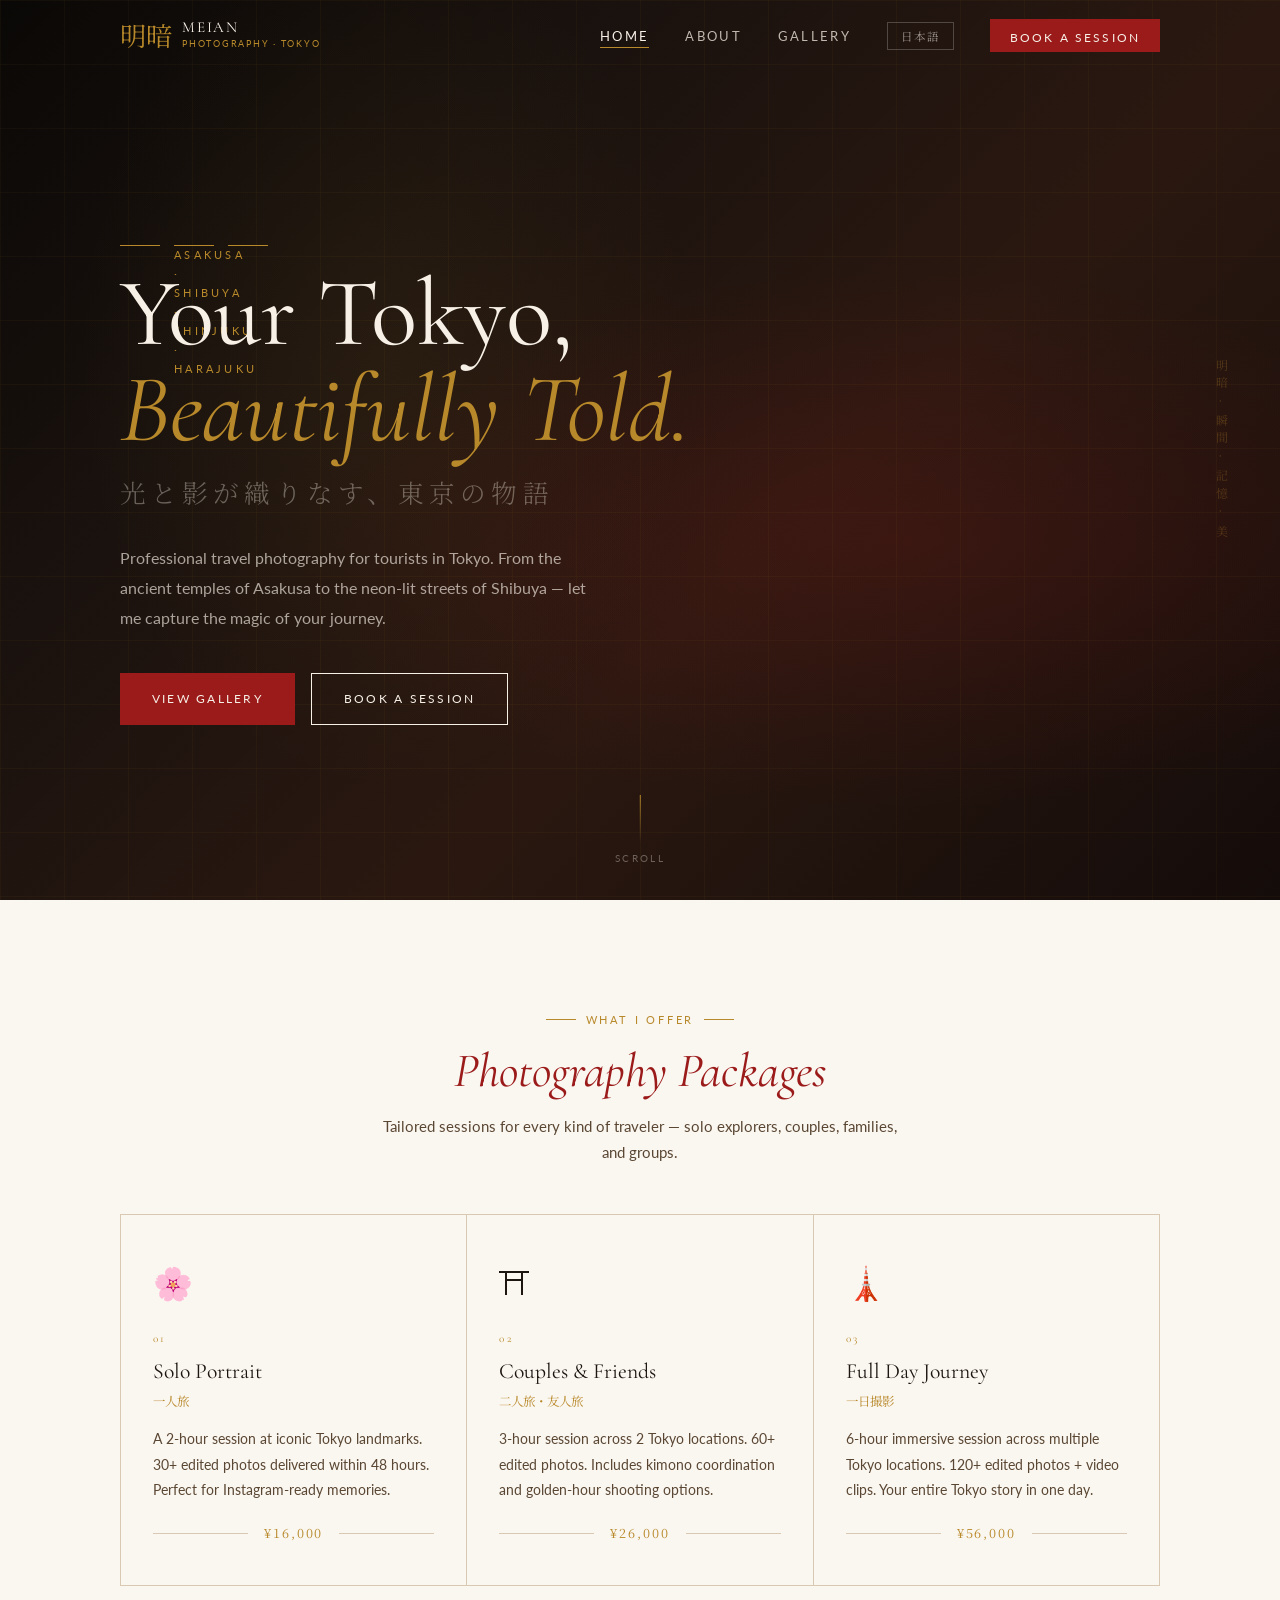
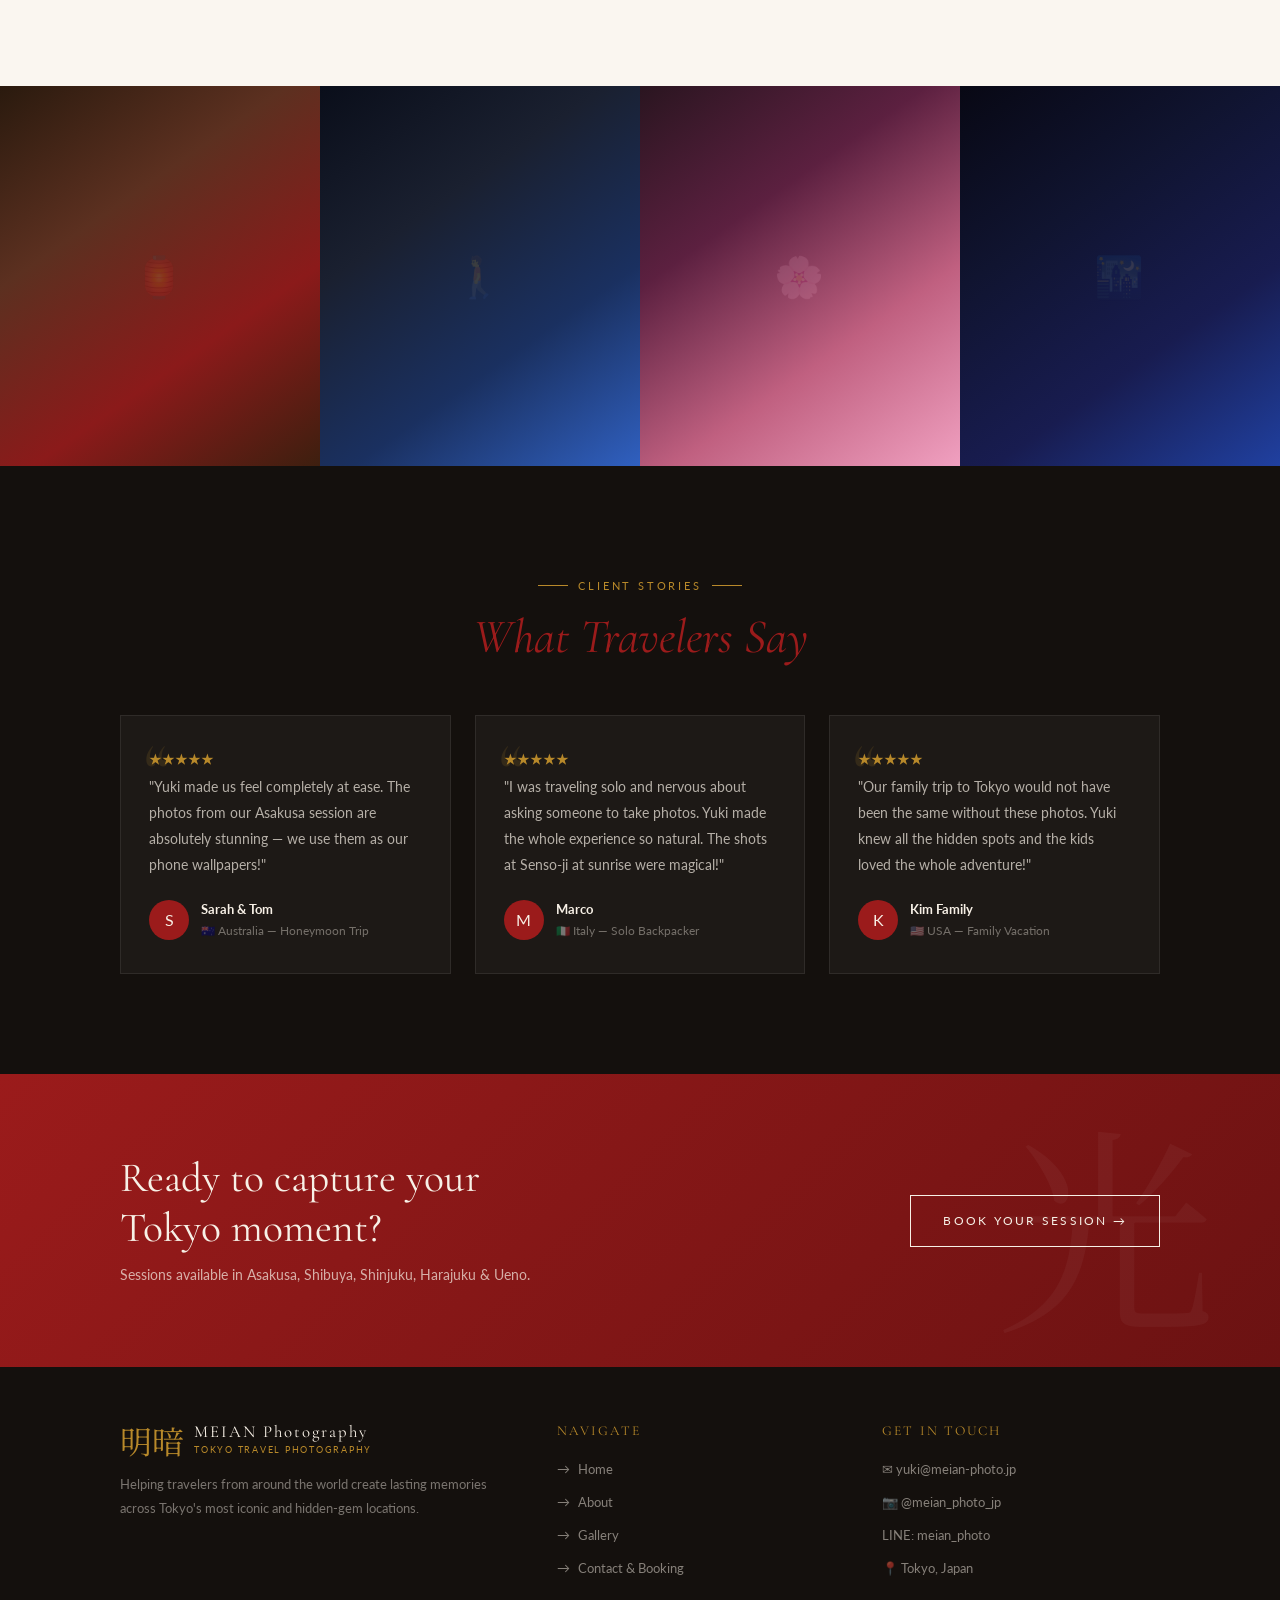
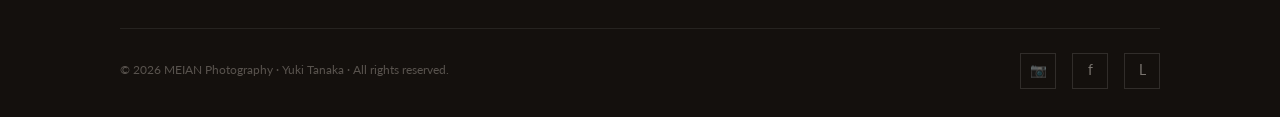
==== commit a14824b9: "Rebrand to MEIAN, Tokyo-only, bilingual EN/JA, price update - Service name: HIKARI → MEIAN (明暗, ligh" ====
--- a/index.html
+++ b/index.html
@@ -3,8 +3,8 @@
 <head>
   <meta charset="UTF-8">
   <meta name="viewport" content="width=device-width, initial-scale=1.0">
-  <title>HIKARI Photography — Authentic Japan Moments</title>
-  <meta name="description" content="Professional travel photography service for tourists in Japan. Capture unforgettable moments at Tokyo, Kyoto, and beyond.">
+  <title>MEIAN Photography — Tokyo Travel Photography</title>
+  <meta name="description" content="Professional travel photography service in Tokyo. Capture your unforgettable moments at Asakusa, Shibuya, Shinjuku and beyond.">
   <link rel="stylesheet" href="style.css">
 </head>
 <body>
@@ -13,17 +13,26 @@
   <nav class="navbar">
     <div class="nav-inner">
       <a href="index.html" class="nav-logo">
-        <span class="logo-kanji">光</span>
+        <span class="logo-kanji">明暗</span>
         <div class="logo-text">
-          <span class="logo-en">HIKARI</span>
-          <span class="logo-tagline">Photography · Japan</span>
+          <span class="logo-en">MEIAN</span>
+          <span class="logo-tagline">Photography · Tokyo</span>
         </div>
       </a>
       <ul class="nav-links">
-        <li><a href="index.html">Home</a></li>
-        <li><a href="about.html">About</a></li>
-        <li><a href="gallery.html">Gallery</a></li>
-        <li><a href="contact.html" class="nav-cta">Book a Session</a></li>
+        <li><a href="index.html"><span data-lang="en">Home</span><span data-lang="ja" hidden>ホーム</span></a></li>
+        <li><a href="about.html"><span data-lang="en">About</span><span data-lang="ja" hidden>プロフィール</span></a></li>
+        <li><a href="gallery.html"><span data-lang="en">Gallery</span><span data-lang="ja" hidden>ギャラリー</span></a></li>
+        <li>
+          <button class="lang-btn" onclick="toggleLang()">
+            <span data-lang="en">日本語</span>
+            <span data-lang="ja" hidden>English</span>
+          </button>
+        </li>
+        <li><a href="contact.html" class="nav-cta">
+          <span data-lang="en">Book a Session</span>
+          <span data-lang="ja" hidden>撮影を予約する</span>
+        </a></li>
       </ul>
       <button class="nav-burger" aria-label="Open menu">
         <span></span><span></span><span></span>
@@ -33,10 +42,14 @@
 
   <!-- Mobile nav -->
   <nav class="nav-mobile">
-    <a href="index.html">Home</a>
-    <a href="about.html">About</a>
-    <a href="gallery.html">Gallery</a>
-    <a href="contact.html">Book a Session</a>
+    <a href="index.html"><span data-lang="en">Home</span><span data-lang="ja" hidden>ホーム</span></a>
+    <a href="about.html"><span data-lang="en">About</span><span data-lang="ja" hidden>プロフィール</span></a>
+    <a href="gallery.html"><span data-lang="en">Gallery</span><span data-lang="ja" hidden>ギャラリー</span></a>
+    <a href="contact.html"><span data-lang="en">Book a Session</span><span data-lang="ja" hidden>撮影を予約する</span></a>
+    <a href="#" onclick="toggleLang(); return false;" style="color:var(--gold-l);">
+      <span data-lang="en">🌐 日本語に切り替える</span>
+      <span data-lang="ja" hidden>🌐 Switch to English</span>
+    </a>
   </nav>
 
   <!-- ══ HERO ══ -->
@@ -47,28 +60,43 @@
     <div class="hero-content">
       <div class="hero-eyebrow">
         <span></span>
-        Tokyo · Kyoto · Osaka · Hakone
+        <span data-lang="en">Asakusa · Shibuya · Shinjuku · Harajuku</span>
+        <span data-lang="ja" hidden>浅草・渋谷・新宿・原宿</span>
         <span></span>
       </div>
-      <h1 class="hero-title">
-        Your Japan,<br>
-        <em>Beautifully Told.</em>
-      </h1>
-      <p class="hero-jp">日本の美しい瞬間を、永遠に</p>
-      <p class="hero-desc">
-        Professional travel photography for tourists across Japan.
-        From cherry blossoms in Kyoto to the neon glow of Tokyo—
-        let me capture the real magic of your journey.
+      <div data-lang="en">
+        <h1 class="hero-title">Your Tokyo,<br><em>Beautifully Told.</em></h1>
+      </div>
+      <div data-lang="ja" hidden>
+        <h1 class="hero-title">あなたの東京を、<br><em>美しく残す。</em></h1>
+      </div>
+      <p class="hero-jp">光と影が織りなす、東京の物語</p>
+      <p class="hero-desc" data-lang="en">
+        Professional travel photography for tourists in Tokyo.
+        From the ancient temples of Asakusa to the neon-lit streets of Shibuya —
+        let me capture the magic of your journey.
+      </p>
+      <p class="hero-desc" data-lang="ja" hidden>
+        東京を訪れる旅行者のための、プロフォトグラファーサービス。
+        浅草の歴史ある寺院から渋谷のネオン輝く街並みまで、
+        あなただけの東京を永遠に残します。
       </p>
       <div class="hero-btns">
-        <a href="gallery.html" class="btn btn-primary">View Gallery</a>
-        <a href="contact.html" class="btn btn-outline">Book a Session</a>
-      </div>
-    </div>
-    <p class="hero-vert">光 · 瞬間 · 記憶 · 美</p>
+        <a href="gallery.html" class="btn btn-primary">
+          <span data-lang="en">View Gallery</span>
+          <span data-lang="ja" hidden>ギャラリーを見る</span>
+        </a>
+        <a href="contact.html" class="btn btn-outline">
+          <span data-lang="en">Book a Session</span>
+          <span data-lang="ja" hidden>撮影を予約する</span>
+        </a>
+      </div>
+    </div>
+    <p class="hero-vert">明暗 · 瞬間 · 記憶 · 美</p>
     <div class="hero-scroll">
       <div class="hero-scroll-line"></div>
-      Scroll
+      <span data-lang="en">Scroll</span>
+      <span data-lang="ja" hidden>スクロール</span>
     </div>
   </section>
 
@@ -76,11 +104,19 @@
   <section class="section">
     <div class="container">
       <div class="text-center fade-up">
-        <div class="section-label">What I Offer</div>
-        <h2 class="section-title">Photography <span>Packages</span></h2>
-        <p class="section-sub">
-          Tailored sessions for every kind of traveler — solo explorers, couples,
-          families, and groups.
+        <div class="section-label">
+          <span data-lang="en">What I Offer</span>
+          <span data-lang="ja" hidden>サービス内容</span>
+        </div>
+        <h2 class="section-title">
+          <span data-lang="en">Photography <span>Packages</span></span>
+          <span data-lang="ja" hidden>撮影<span>プラン</span></span>
+        </h2>
+        <p class="section-sub" data-lang="en">
+          Tailored sessions for every kind of traveler — solo explorers, couples, families, and groups.
+        </p>
+        <p class="section-sub" data-lang="ja" hidden>
+          おひとり様からグループまで、すべての旅行者に合わせた撮影プランをご用意しています。
         </p>
       </div>
       <div class="services-grid" style="margin-top:48px;">
@@ -88,28 +124,31 @@
         <div class="service-card fade-up delay-1">
           <span class="service-icon">🌸</span>
           <div class="service-num">01</div>
-          <h3>Solo Portrait</h3>
+          <h3><span data-lang="en">Solo Portrait</span><span data-lang="ja" hidden>ひとり旅撮影</span></h3>
           <span class="jp-sub">一人旅</span>
-          <p>A 2-hour session at iconic Japanese landmarks. 30+ edited photos delivered within 48 hours. Perfect for Instagram-ready memories.</p>
-          <div class="jp-divider" style="margin:20px 0 0;"><span>¥18,000</span></div>
+          <p data-lang="en">A 2-hour session at iconic Tokyo landmarks. 30+ edited photos delivered within 48 hours. Perfect for Instagram-ready memories.</p>
+          <p data-lang="ja" hidden>東京の名所で2時間の撮影。48時間以内に30枚以上の編集済み写真をお届けします。SNS映えする思い出づくりに。</p>
+          <div class="jp-divider" style="margin:20px 0 0;"><span>¥16,000</span></div>
         </div>
 
         <div class="service-card fade-up delay-2">
           <span class="service-icon">⛩</span>
           <div class="service-num">02</div>
-          <h3>Couples &amp; Friends</h3>
+          <h3><span data-lang="en">Couples &amp; Friends</span><span data-lang="ja" hidden>ふたり・友人撮影</span></h3>
           <span class="jp-sub">二人旅・友人旅</span>
-          <p>3-hour session across 2 locations. 60+ edited photos. Includes kimono coordination at Kyoto and golden-hour shooting options.</p>
-          <div class="jp-divider" style="margin:20px 0 0;"><span>¥28,000</span></div>
+          <p data-lang="en">3-hour session across 2 Tokyo locations. 60+ edited photos. Includes kimono coordination and golden-hour shooting options.</p>
+          <p data-lang="ja" hidden>東京の2か所で3時間の撮影。60枚以上の編集済み写真をお届け。着物コーディネートやゴールデンアワー撮影も対応します。</p>
+          <div class="jp-divider" style="margin:20px 0 0;"><span>¥26,000</span></div>
         </div>
 
         <div class="service-card fade-up delay-3">
-          <span class="service-icon">🗾</span>
+          <span class="service-icon">🗼</span>
           <div class="service-num">03</div>
-          <h3>Full Day Journey</h3>
+          <h3><span data-lang="en">Full Day Journey</span><span data-lang="ja" hidden>一日撮影プラン</span></h3>
           <span class="jp-sub">一日撮影</span>
-          <p>6-hour immersive session across multiple locations. 120+ edited photos + video clips. Your entire Japan story in one day.</p>
-          <div class="jp-divider" style="margin:20px 0 0;"><span>¥58,000</span></div>
+          <p data-lang="en">6-hour immersive session across multiple Tokyo locations. 120+ edited photos + video clips. Your entire Tokyo story in one day.</p>
+          <p data-lang="ja" hidden>東京の複数スポットで6時間の撮影。120枚以上の写真と動画クリップをお届け。あなたの東京の物語を一日で。</p>
+          <div class="jp-divider" style="margin:20px 0 0;"><span>¥56,000</span></div>
         </div>
 
       </div>
@@ -119,47 +158,39 @@
   <!-- ══ PHOTO STRIP ══ -->
   <div class="photo-strip">
     <div class="strip-item">
-      <div class="strip-photo ph-fushimi photo-wrap" style="height:100%;">
-        <div class="photo-inner">
-          <span class="photo-icon">⛩</span>
-        </div>
+      <div class="strip-photo ph-asakusa photo-wrap" style="height:100%;">
+        <div class="photo-inner"><span class="photo-icon">🏮</span></div>
       </div>
       <div class="strip-caption">
-        <span>Kyoto</span>
-        <p>Fushimi Inari</p>
+        <span data-lang="en">Asakusa</span><span data-lang="ja" hidden>浅草</span>
+        <p><span data-lang="en">Senso-ji Temple</span><span data-lang="ja" hidden>浅草寺</span></p>
       </div>
     </div>
     <div class="strip-item">
-      <div class="strip-photo ph-asakusa photo-wrap" style="height:100%;">
-        <div class="photo-inner">
-          <span class="photo-icon">🏮</span>
-        </div>
+      <div class="strip-photo ph-tokyo photo-wrap" style="height:100%;">
+        <div class="photo-inner"><span class="photo-icon">🚶</span></div>
       </div>
       <div class="strip-caption">
-        <span>Tokyo</span>
-        <p>Asakusa Temple</p>
+        <span data-lang="en">Shibuya</span><span data-lang="ja" hidden>渋谷</span>
+        <p><span data-lang="en">Scramble Crossing</span><span data-lang="ja" hidden>スクランブル交差点</span></p>
       </div>
     </div>
     <div class="strip-item">
       <div class="strip-photo ph-sakura photo-wrap" style="height:100%;">
-        <div class="photo-inner">
-          <span class="photo-icon">🌸</span>
-        </div>
+        <div class="photo-inner"><span class="photo-icon">🌸</span></div>
       </div>
       <div class="strip-caption">
-        <span>Spring</span>
-        <p>Cherry Blossom</p>
+        <span data-lang="en">Ueno</span><span data-lang="ja" hidden>上野</span>
+        <p><span data-lang="en">Cherry Blossom Season</span><span data-lang="ja" hidden>桜の季節</span></p>
       </div>
     </div>
     <div class="strip-item">
-      <div class="strip-photo ph-fuji photo-wrap" style="height:100%;">
-        <div class="photo-inner">
-          <span class="photo-icon">🗻</span>
-        </div>
+      <div class="strip-photo ph-night photo-wrap" style="height:100%;">
+        <div class="photo-inner"><span class="photo-icon">🌃</span></div>
       </div>
       <div class="strip-caption">
-        <span>Hakone</span>
-        <p>Mt. Fuji View</p>
+        <span data-lang="en">Shinjuku</span><span data-lang="ja" hidden>新宿</span>
+        <p><span data-lang="en">Tokyo After Dark</span><span data-lang="ja" hidden>夜の東京</span></p>
       </div>
     </div>
   </div>
@@ -168,15 +199,22 @@
   <section class="section section-dark">
     <div class="container">
       <div class="text-center fade-up">
-        <div class="section-label">Client Stories</div>
-        <h2 class="section-title" style="color:var(--text-light);">What Travelers <span>Say</span></h2>
+        <div class="section-label">
+          <span data-lang="en">Client Stories</span>
+          <span data-lang="ja" hidden>お客様の声</span>
+        </div>
+        <h2 class="section-title" style="color:var(--text-light);">
+          <span data-lang="en">What Travelers <span>Say</span></span>
+          <span data-lang="ja" hidden>旅人からの<span>メッセージ</span></span>
+        </h2>
       </div>
       <div class="testimonials-grid" style="margin-top:48px;">
 
         <div class="testimonial-card fade-up delay-1">
           <div class="stars">★★★★★</div>
           <p class="testimonial-text">
-            "Yuki made us feel completely at ease. The photos from our Kyoto session are absolutely stunning — we use them as our phone wallpapers!"
+            "Yuki made us feel completely at ease. The photos from our Asakusa session
+            are absolutely stunning — we use them as our phone wallpapers!"
           </p>
           <div class="testimonial-author">
             <div class="author-avatar">S</div>
@@ -190,7 +228,9 @@
         <div class="testimonial-card fade-up delay-2">
           <div class="stars">★★★★★</div>
           <p class="testimonial-text">
-            "I was traveling solo and nervous about asking someone to take photos. Yuki made the whole experience so natural. The shots at Fushimi Inari at sunrise were magical!"
+            "I was traveling solo and nervous about asking someone to take photos.
+            Yuki made the whole experience so natural. The shots at Senso-ji at sunrise
+            were magical!"
           </p>
           <div class="testimonial-author">
             <div class="author-avatar">M</div>
@@ -204,7 +244,8 @@
         <div class="testimonial-card fade-up delay-3">
           <div class="stars">★★★★★</div>
           <p class="testimonial-text">
-            "Our family trip to Japan would not have been the same without these photos. Yuki knew all the hidden spots and the kids loved the whole adventure!"
+            "Our family trip to Tokyo would not have been the same without these photos.
+            Yuki knew all the hidden spots and the kids loved the whole adventure!"
           </p>
           <div class="testimonial-author">
             <div class="author-avatar">K</div>
@@ -224,11 +265,20 @@
     <div class="container">
       <div class="cta-inner">
         <div class="cta-text fade-up">
-          <h2>Ready to capture your<br>Japan moment?</h2>
-          <p>Sessions available in Tokyo, Kyoto, Osaka, Nara &amp; Hakone.</p>
+          <h2>
+            <span data-lang="en">Ready to capture your<br>Tokyo moment?</span>
+            <span data-lang="ja" hidden>あなたの東京の思い出を<br>残しませんか？</span>
+          </h2>
+          <p>
+            <span data-lang="en">Sessions available in Asakusa, Shibuya, Shinjuku, Harajuku &amp; Ueno.</span>
+            <span data-lang="ja" hidden>浅草・渋谷・新宿・原宿・上野での撮影に対応しています。</span>
+          </p>
         </div>
         <div class="fade-up delay-2">
-          <a href="contact.html" class="btn btn-outline">Book Your Session →</a>
+          <a href="contact.html" class="btn btn-outline">
+            <span data-lang="en">Book Your Session →</span>
+            <span data-lang="ja" hidden>撮影を予約する →</span>
+          </a>
         </div>
       </div>
     </div>
@@ -240,35 +290,36 @@
       <div class="footer-grid">
         <div class="footer-brand">
           <div class="nav-logo" style="margin-bottom:16px;">
-            <span class="logo-kanji">光</span>
+            <span class="logo-kanji">明暗</span>
             <div class="logo-text">
-              <span class="logo-en">HIKARI Photography</span>
-              <span class="logo-tagline">Japan Travel Photography</span>
+              <span class="logo-en">MEIAN Photography</span>
+              <span class="logo-tagline">Tokyo Travel Photography</span>
             </div>
           </div>
-          <p>Helping travelers from around the world create lasting memories across Japan's most iconic and hidden-gem locations.</p>
+          <p data-lang="en">Helping travelers from around the world create lasting memories across Tokyo's most iconic and hidden-gem locations.</p>
+          <p data-lang="ja" hidden>世界中の旅行者が東京の名所や穴場で、一生残る思い出を作れるよう、サポートしています。</p>
         </div>
         <div class="footer-col">
-          <h4>Navigate</h4>
+          <h4><span data-lang="en">Navigate</span><span data-lang="ja" hidden>ページ</span></h4>
           <ul>
-            <li><a href="index.html">→ Home</a></li>
-            <li><a href="about.html">→ About</a></li>
-            <li><a href="gallery.html">→ Gallery</a></li>
-            <li><a href="contact.html">→ Contact &amp; Booking</a></li>
+            <li><a href="index.html">→ <span data-lang="en">Home</span><span data-lang="ja" hidden>ホーム</span></a></li>
+            <li><a href="about.html">→ <span data-lang="en">About</span><span data-lang="ja" hidden>プロフィール</span></a></li>
+            <li><a href="gallery.html">→ <span data-lang="en">Gallery</span><span data-lang="ja" hidden>ギャラリー</span></a></li>
+            <li><a href="contact.html">→ <span data-lang="en">Contact &amp; Booking</span><span data-lang="ja" hidden>予約・お問い合わせ</span></a></li>
           </ul>
         </div>
         <div class="footer-col">
-          <h4>Get In Touch</h4>
+          <h4><span data-lang="en">Get In Touch</span><span data-lang="ja" hidden>お問い合わせ</span></h4>
           <ul>
-            <li><a href="mailto:yuki@hikari-photo.jp">✉ yuki@hikari-photo.jp</a></li>
-            <li><a href="#">📷 @hikari_photo_jp</a></li>
-            <li><a href="#">LINE: hikari_photo</a></li>
-            <li><a href="#">📍 Tokyo / Kyoto</a></li>
+            <li><a href="mailto:yuki@meian-photo.jp">✉ yuki@meian-photo.jp</a></li>
+            <li><a href="#">📷 @meian_photo_jp</a></li>
+            <li><a href="#">LINE: meian_photo</a></li>
+            <li><a href="#">📍 Tokyo, Japan</a></li>
           </ul>
         </div>
       </div>
       <div class="footer-bar">
-        <span>© 2026 HIKARI Photography · Yuki Tanaka · All rights reserved.</span>
+        <span>© 2026 MEIAN Photography · Yuki Tanaka · All rights reserved.</span>
         <div class="social-links">
           <a href="#" aria-label="Instagram">📷</a>
           <a href="#" aria-label="Facebook">f</a>
--- a/style.css
+++ b/style.css
@@ -437,6 +437,21 @@
 .fade-up.delay-3 { transition-delay: .3s; }
 .fade-up.delay-4 { transition-delay: .4s; }
 
+/* ── Language toggle button ── */
+.lang-btn {
+  font-family: var(--ff-jp);
+  font-size: .72rem;
+  letter-spacing: .08em;
+  background: transparent;
+  border: 1px solid rgba(255,255,255,.22);
+  color: rgba(247,240,230,.6);
+  padding: 5px 13px;
+  cursor: pointer;
+  transition: all var(--tr);
+  flex-shrink: 0;
+}
+.lang-btn:hover { border-color: var(--gold); color: var(--gold); }
+
 /* ── Sakura decoration ── */
 .sakura-corner {
   position: absolute;
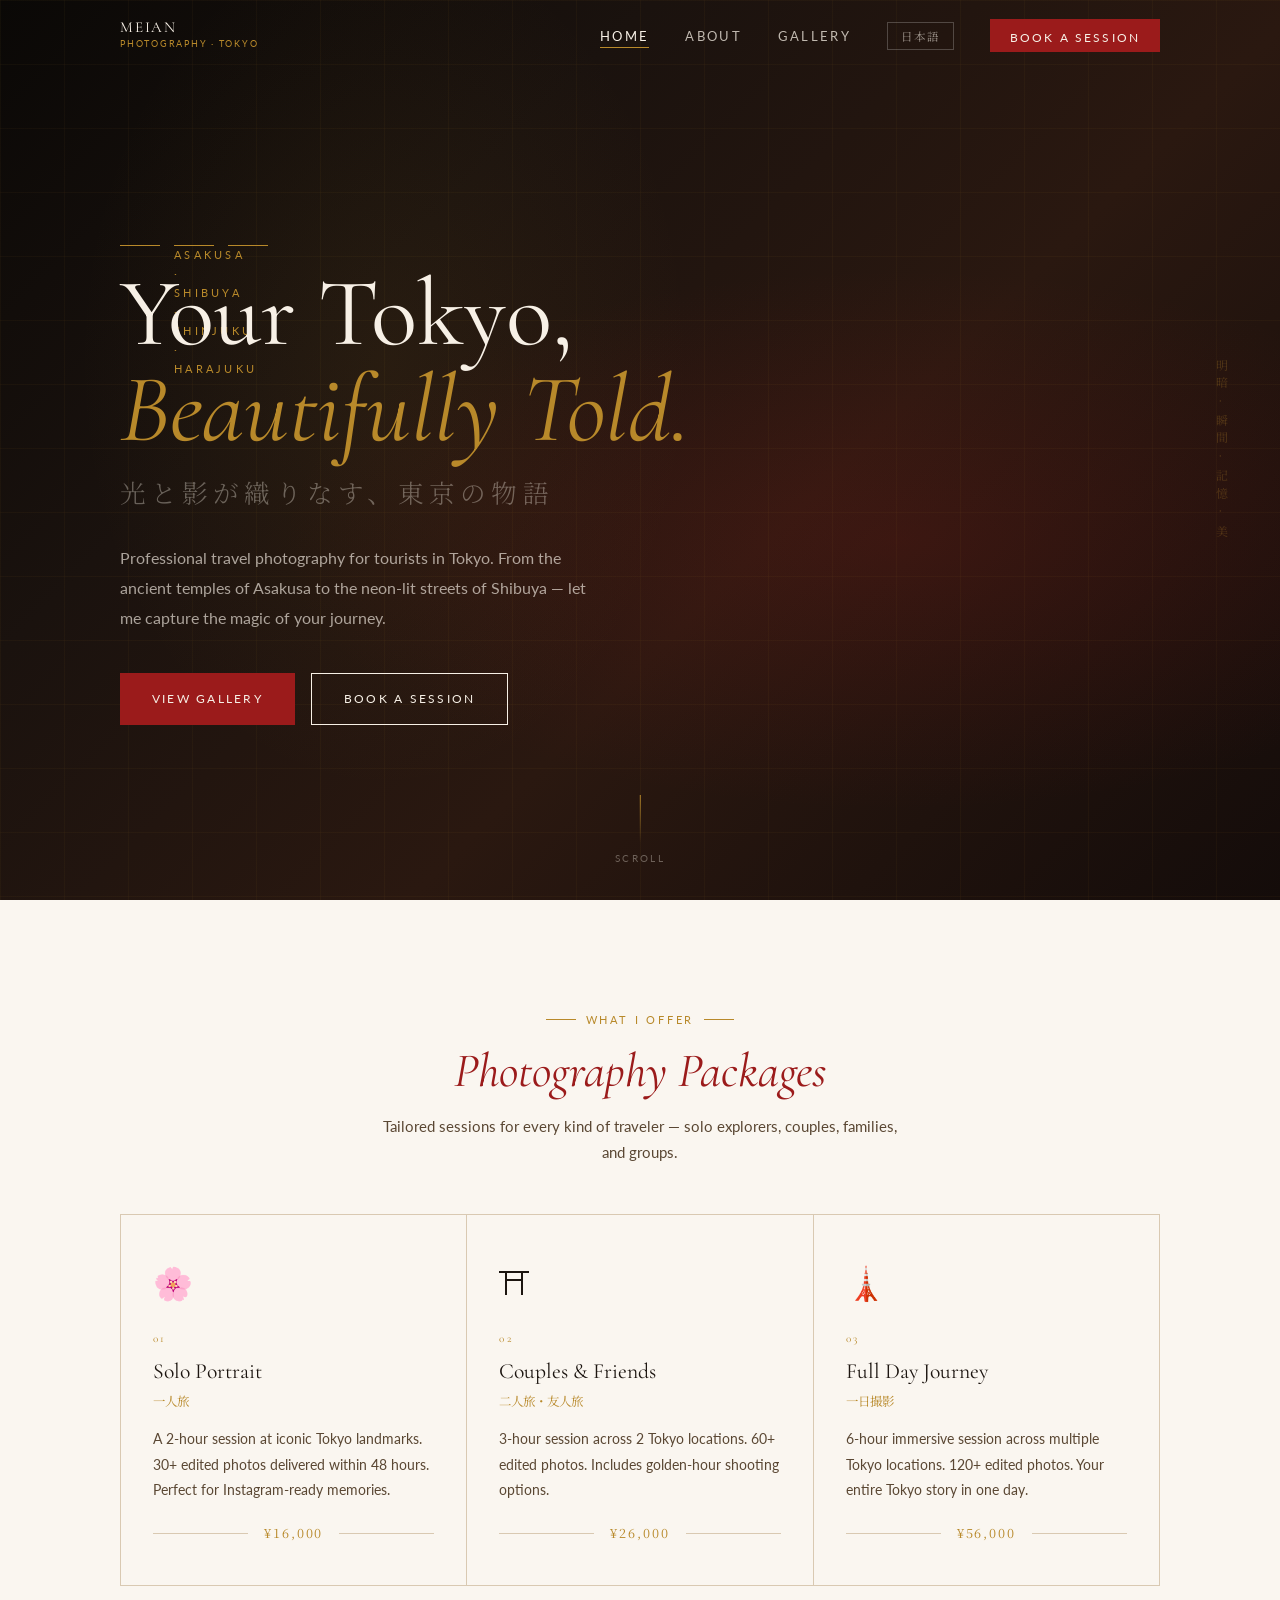
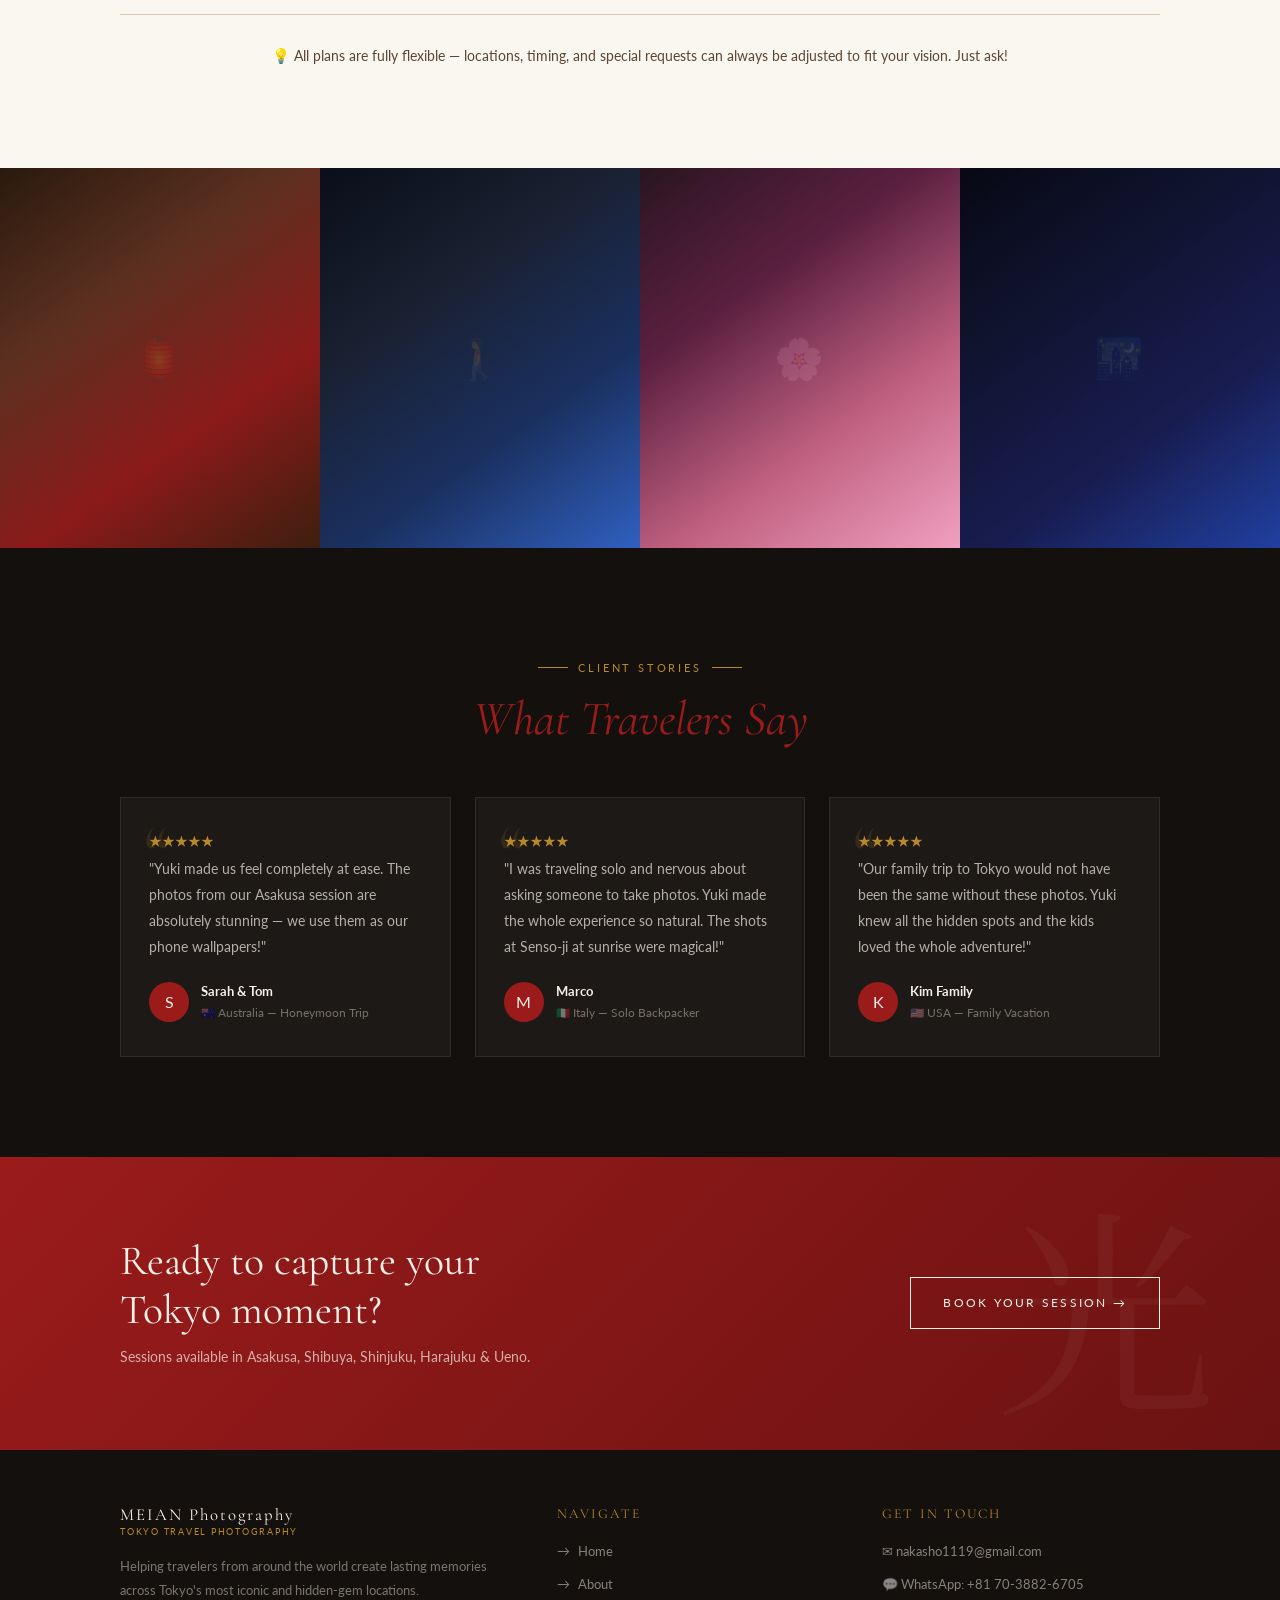
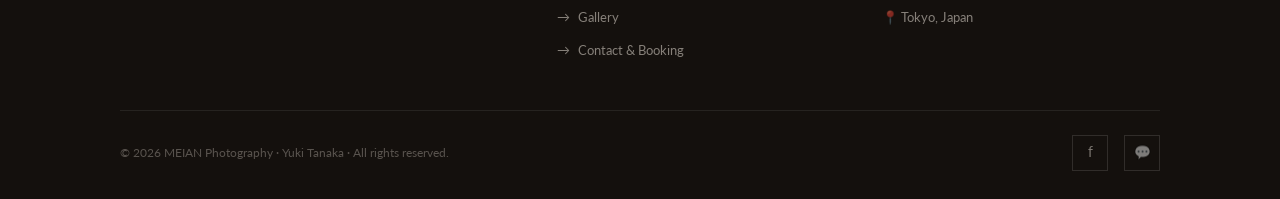
==== commit 23957c15: "Apply 8 content updates to all pages - Remove kanji (明暗) from logo across all pages - Remove photogr" ====
--- a/index.html
+++ b/index.html
@@ -13,7 +13,7 @@
   <nav class="navbar">
     <div class="nav-inner">
       <a href="index.html" class="nav-logo">
-        <span class="logo-kanji">明暗</span>
+        
         <div class="logo-text">
           <span class="logo-en">MEIAN</span>
           <span class="logo-tagline">Photography · Tokyo</span>
@@ -136,8 +136,8 @@
           <div class="service-num">02</div>
           <h3><span data-lang="en">Couples &amp; Friends</span><span data-lang="ja" hidden>ふたり・友人撮影</span></h3>
           <span class="jp-sub">二人旅・友人旅</span>
-          <p data-lang="en">3-hour session across 2 Tokyo locations. 60+ edited photos. Includes kimono coordination and golden-hour shooting options.</p>
-          <p data-lang="ja" hidden>東京の2か所で3時間の撮影。60枚以上の編集済み写真をお届け。着物コーディネートやゴールデンアワー撮影も対応します。</p>
+          <p data-lang="en">3-hour session across 2 Tokyo locations. 60+ edited photos. Includes golden-hour shooting options.</p>
+          <p data-lang="ja" hidden>東京の2か所で3時間の撮影。60枚以上の編集済み写真をお届け。ゴールデンアワー撮影も対応します。</p>
           <div class="jp-divider" style="margin:20px 0 0;"><span>¥26,000</span></div>
         </div>
 
@@ -146,12 +146,17 @@
           <div class="service-num">03</div>
           <h3><span data-lang="en">Full Day Journey</span><span data-lang="ja" hidden>一日撮影プラン</span></h3>
           <span class="jp-sub">一日撮影</span>
-          <p data-lang="en">6-hour immersive session across multiple Tokyo locations. 120+ edited photos + video clips. Your entire Tokyo story in one day.</p>
-          <p data-lang="ja" hidden>東京の複数スポットで6時間の撮影。120枚以上の写真と動画クリップをお届け。あなたの東京の物語を一日で。</p>
+          <p data-lang="en">6-hour immersive session across multiple Tokyo locations. 120+ edited photos. Your entire Tokyo story in one day.</p>
+          <p data-lang="ja" hidden>東京の複数スポットで6時間の撮影。120枚以上の写真をお届け。あなたの東京の物語を一日で。</p>
           <div class="jp-divider" style="margin:20px 0 0;"><span>¥56,000</span></div>
         </div>
 
       </div>
+
+      <p class="text-center fade-up" style="margin-top:28px;font-size:.9rem;color:var(--text-mid);border-top:1px solid var(--border);padding-top:28px;">
+        <span data-lang="en">💡 All plans are fully flexible — locations, timing, and special requests can always be adjusted to fit your vision. Just ask!</span>
+        <span data-lang="ja" hidden>💡 すべてのプランはご希望に合わせて柔軟に対応可能です。場所・時間・その他のリクエストはお気軽にご相談ください！</span>
+      </p>
     </div>
   </section>
 
@@ -290,7 +295,7 @@
       <div class="footer-grid">
         <div class="footer-brand">
           <div class="nav-logo" style="margin-bottom:16px;">
-            <span class="logo-kanji">明暗</span>
+            
             <div class="logo-text">
               <span class="logo-en">MEIAN Photography</span>
               <span class="logo-tagline">Tokyo Travel Photography</span>
@@ -311,9 +316,8 @@
         <div class="footer-col">
           <h4><span data-lang="en">Get In Touch</span><span data-lang="ja" hidden>お問い合わせ</span></h4>
           <ul>
-            <li><a href="mailto:yuki@meian-photo.jp">✉ yuki@meian-photo.jp</a></li>
-            <li><a href="#">📷 @meian_photo_jp</a></li>
-            <li><a href="#">LINE: meian_photo</a></li>
+            <li><a href="mailto:nakasho1119@gmail.com">✉ nakasho1119@gmail.com</a></li>
+            <li><a href="https://wa.me/817038826705">💬 WhatsApp: +81 70-3882-6705</a></li>
             <li><a href="#">📍 Tokyo, Japan</a></li>
           </ul>
         </div>
@@ -321,9 +325,8 @@
       <div class="footer-bar">
         <span>© 2026 MEIAN Photography · Yuki Tanaka · All rights reserved.</span>
         <div class="social-links">
-          <a href="#" aria-label="Instagram">📷</a>
           <a href="#" aria-label="Facebook">f</a>
-          <a href="#" aria-label="LINE">L</a>
+          <a href="https://wa.me/817038826705" aria-label="WhatsApp">💬</a>
         </div>
       </div>
     </div>
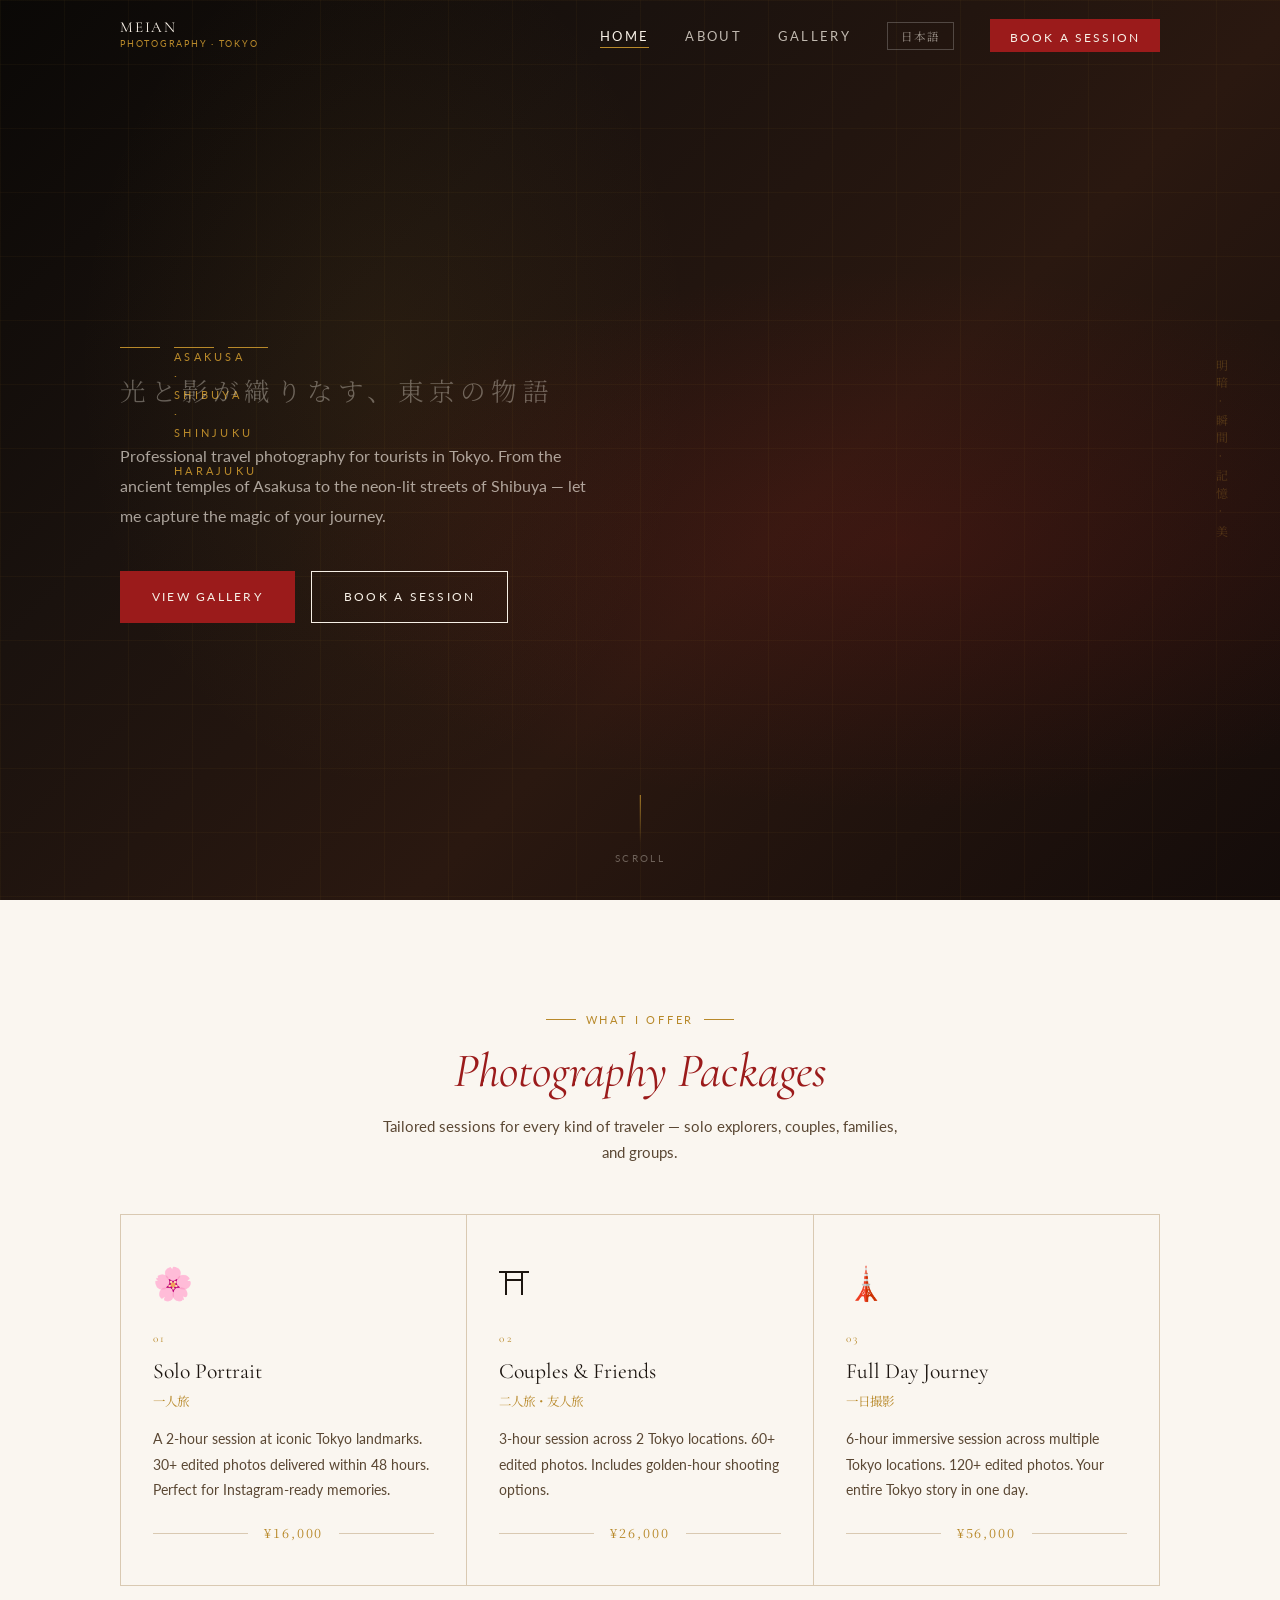
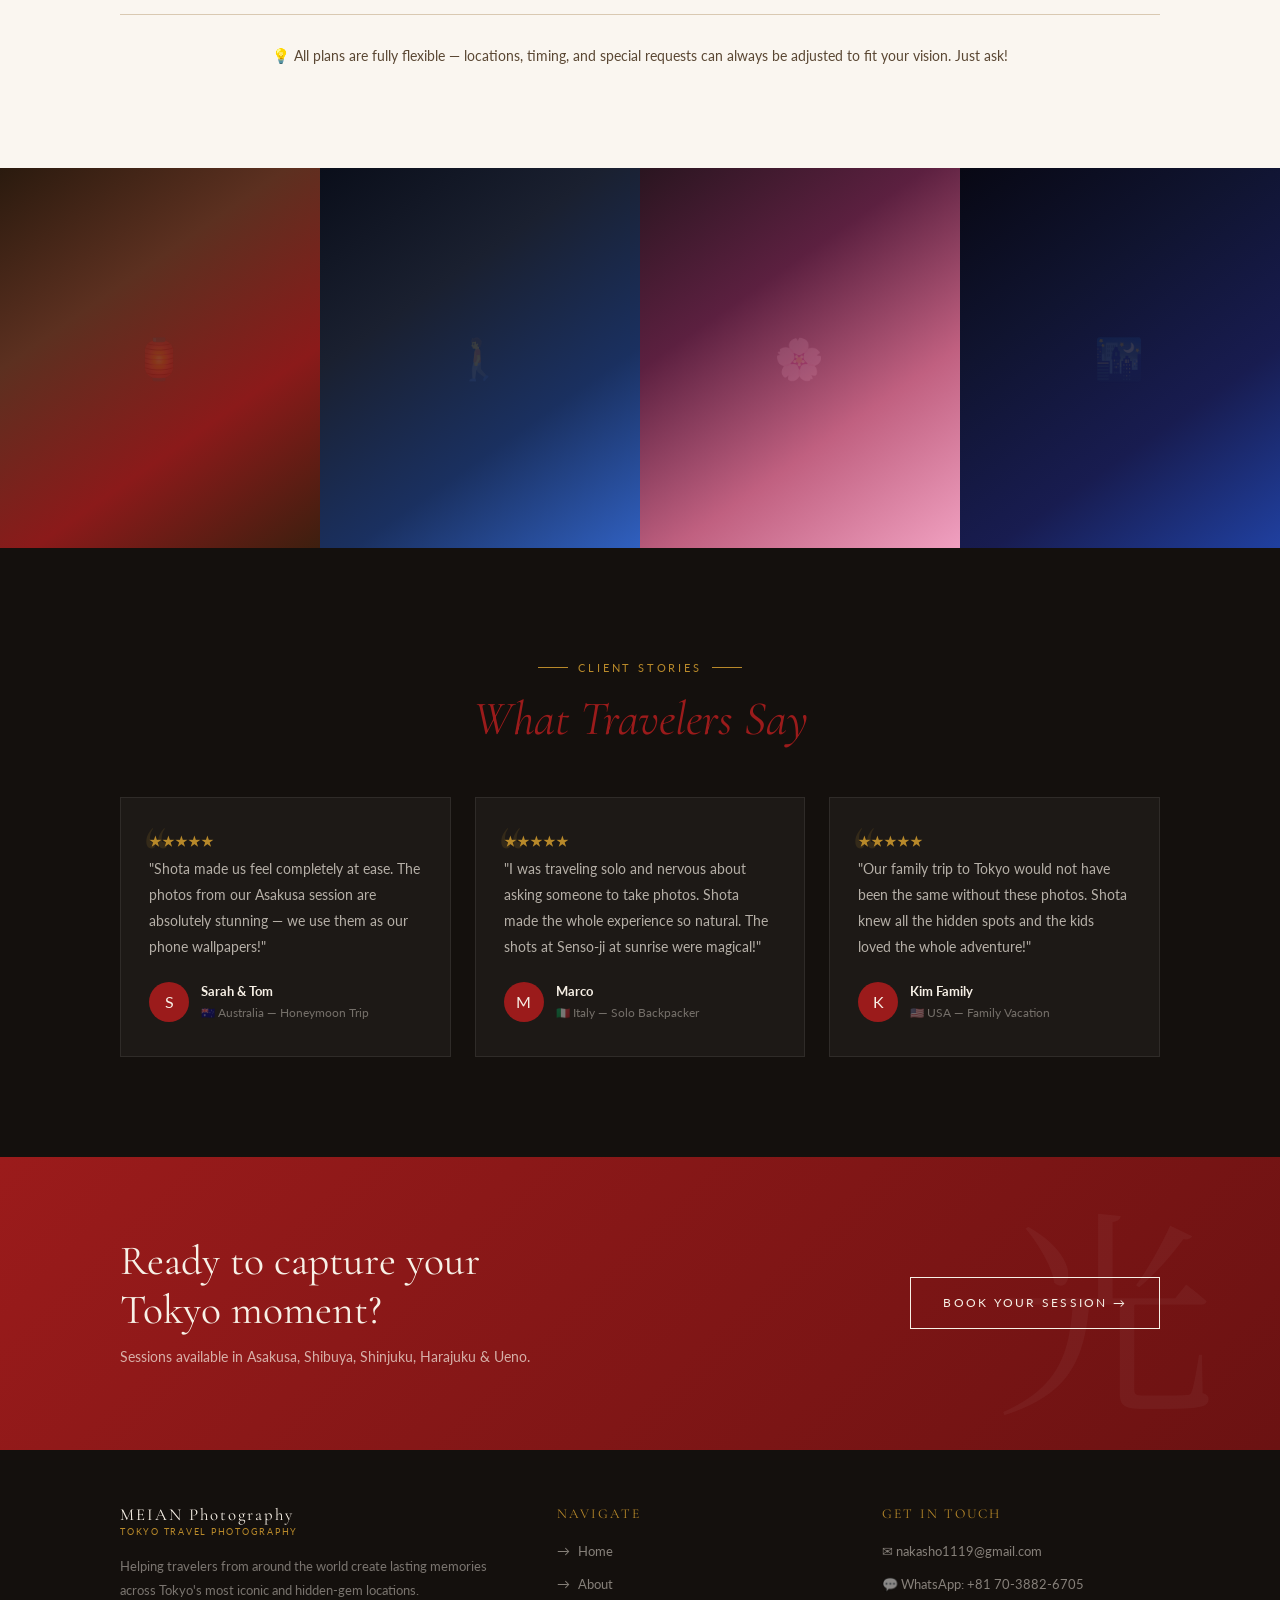
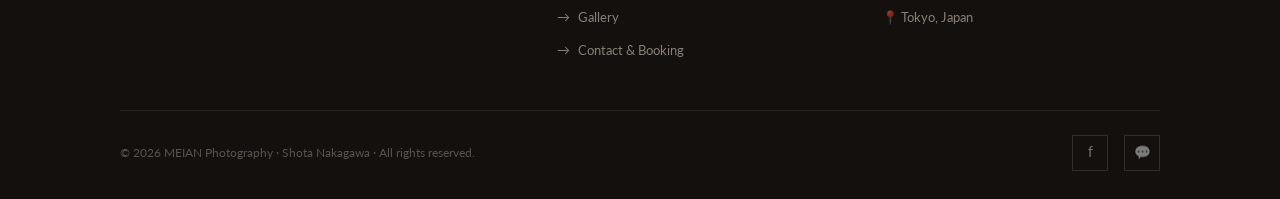
==== commit bebeba40: "Remove hero title, photographer info; rename to Shota Nakagawa - Remove "Your Tokyo, Beautifully Tol" ====
--- a/index.html
+++ b/index.html
@@ -63,12 +63,6 @@
         <span data-lang="en">Asakusa · Shibuya · Shinjuku · Harajuku</span>
         <span data-lang="ja" hidden>浅草・渋谷・新宿・原宿</span>
         <span></span>
-      </div>
-      <div data-lang="en">
-        <h1 class="hero-title">Your Tokyo,<br><em>Beautifully Told.</em></h1>
-      </div>
-      <div data-lang="ja" hidden>
-        <h1 class="hero-title">あなたの東京を、<br><em>美しく残す。</em></h1>
       </div>
       <p class="hero-jp">光と影が織りなす、東京の物語</p>
       <p class="hero-desc" data-lang="en">
@@ -218,7 +212,7 @@
         <div class="testimonial-card fade-up delay-1">
           <div class="stars">★★★★★</div>
           <p class="testimonial-text">
-            "Yuki made us feel completely at ease. The photos from our Asakusa session
+            "Shota made us feel completely at ease. The photos from our Asakusa session
             are absolutely stunning — we use them as our phone wallpapers!"
           </p>
           <div class="testimonial-author">
@@ -234,7 +228,7 @@
           <div class="stars">★★★★★</div>
           <p class="testimonial-text">
             "I was traveling solo and nervous about asking someone to take photos.
-            Yuki made the whole experience so natural. The shots at Senso-ji at sunrise
+            Shota made the whole experience so natural. The shots at Senso-ji at sunrise
             were magical!"
           </p>
           <div class="testimonial-author">
@@ -250,7 +244,7 @@
           <div class="stars">★★★★★</div>
           <p class="testimonial-text">
             "Our family trip to Tokyo would not have been the same without these photos.
-            Yuki knew all the hidden spots and the kids loved the whole adventure!"
+            Shota knew all the hidden spots and the kids loved the whole adventure!"
           </p>
           <div class="testimonial-author">
             <div class="author-avatar">K</div>
@@ -323,7 +317,7 @@
         </div>
       </div>
       <div class="footer-bar">
-        <span>© 2026 MEIAN Photography · Yuki Tanaka · All rights reserved.</span>
+        <span>© 2026 MEIAN Photography · Shota Nakagawa · All rights reserved.</span>
         <div class="social-links">
           <a href="#" aria-label="Facebook">f</a>
           <a href="https://wa.me/817038826705" aria-label="WhatsApp">💬</a>
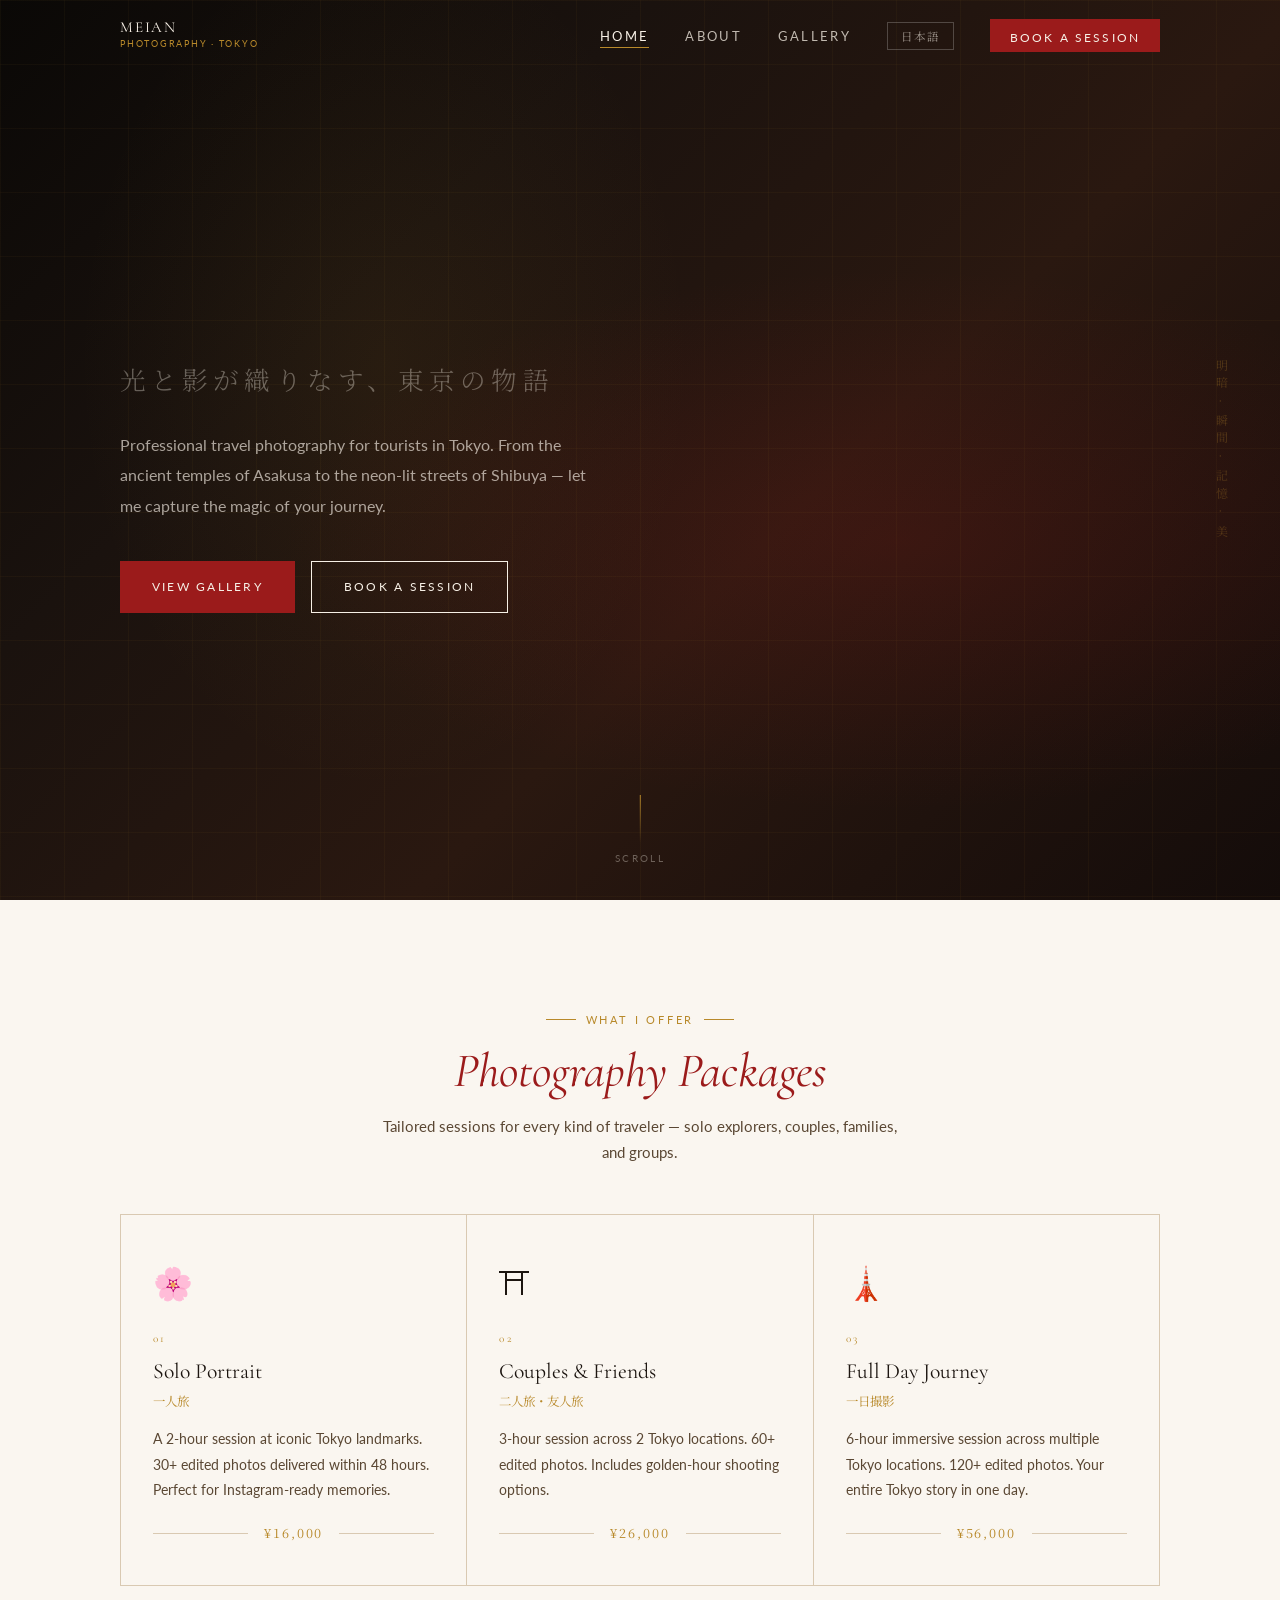
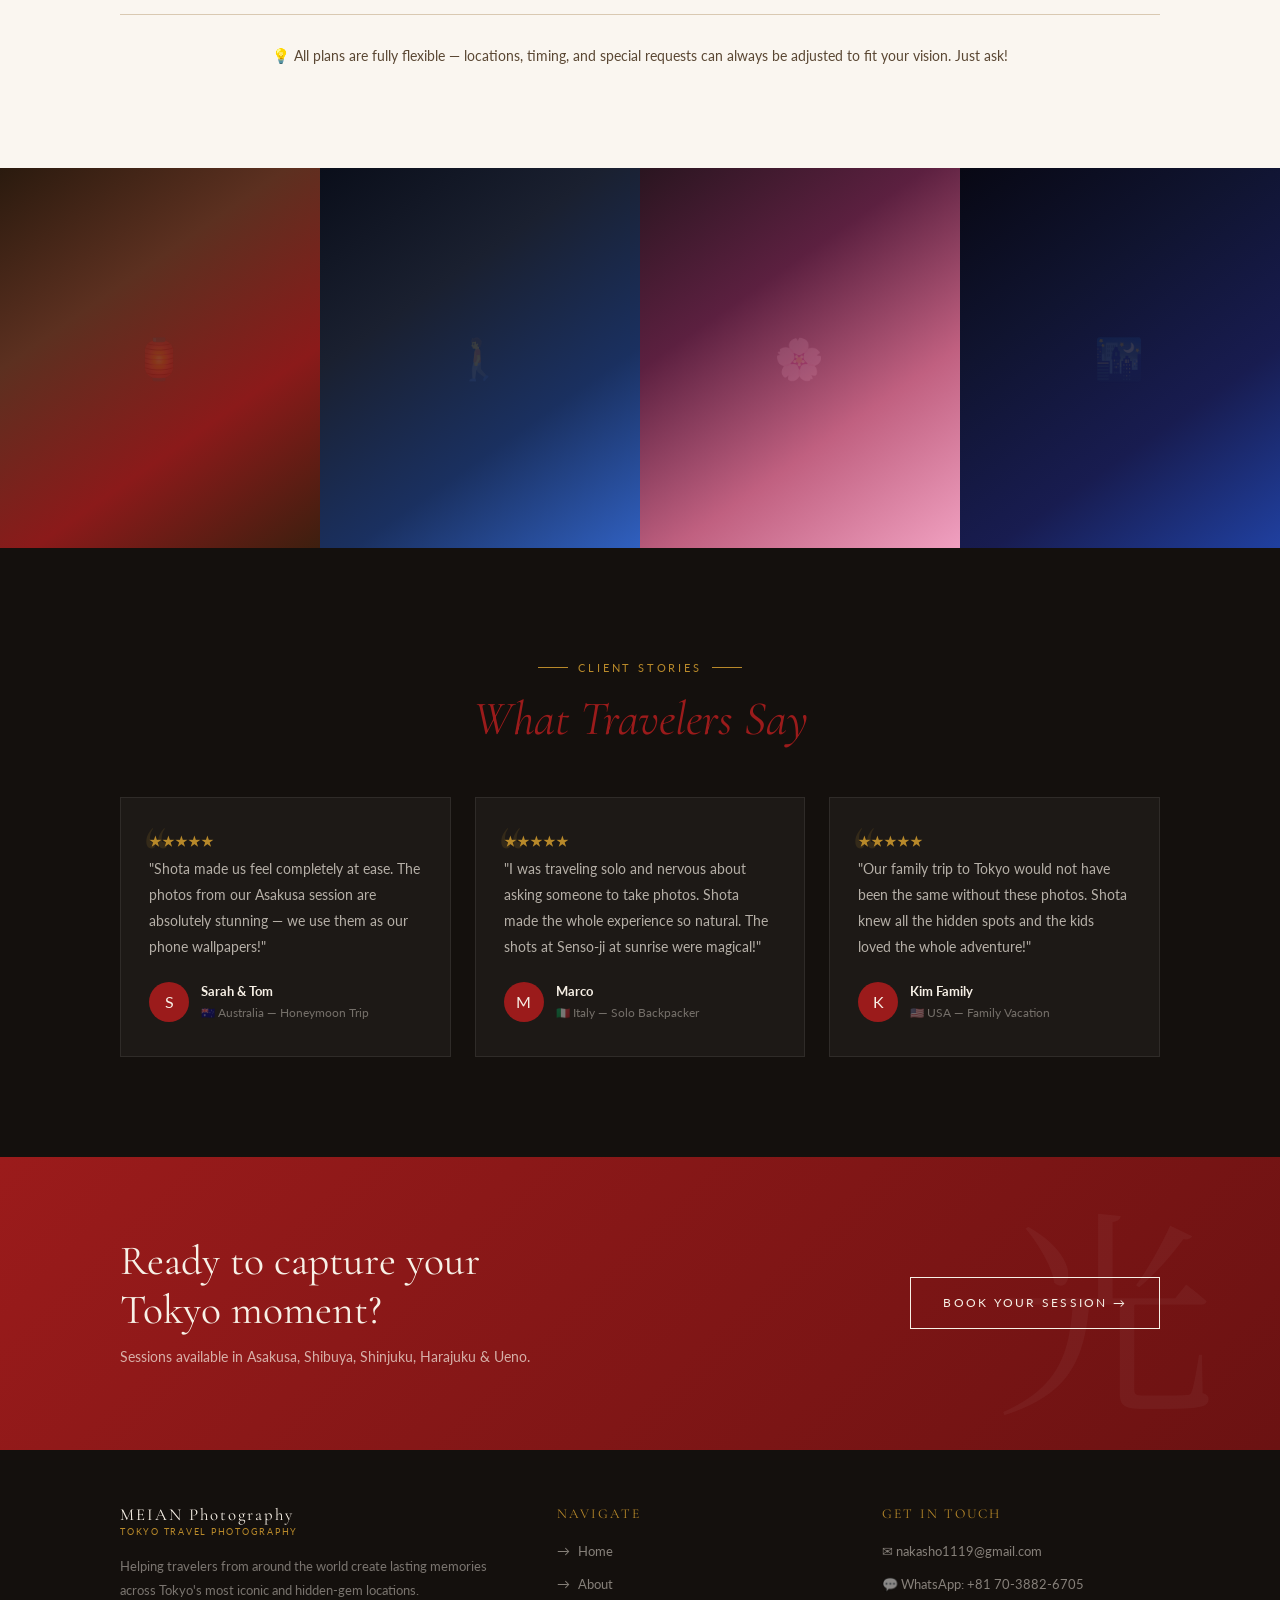
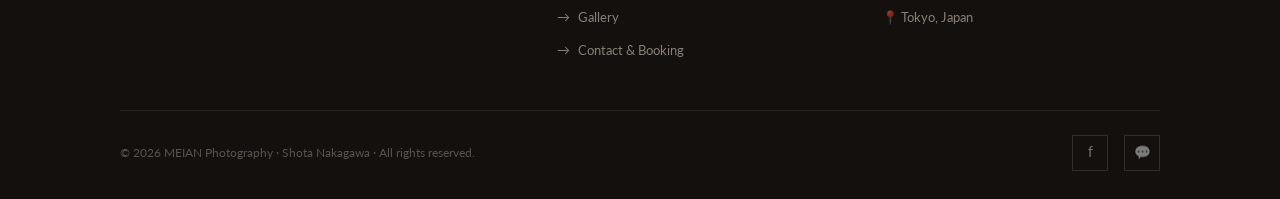
==== commit 522e3eec: "Remove hero eyebrow location text from home page" ====
--- a/index.html
+++ b/index.html
@@ -58,12 +58,6 @@
     <div class="hero-pattern"></div>
     <div class="hero-grid"></div>
     <div class="hero-content">
-      <div class="hero-eyebrow">
-        <span></span>
-        <span data-lang="en">Asakusa · Shibuya · Shinjuku · Harajuku</span>
-        <span data-lang="ja" hidden>浅草・渋谷・新宿・原宿</span>
-        <span></span>
-      </div>
       <p class="hero-jp">光と影が織りなす、東京の物語</p>
       <p class="hero-desc" data-lang="en">
         Professional travel photography for tourists in Tokyo.
